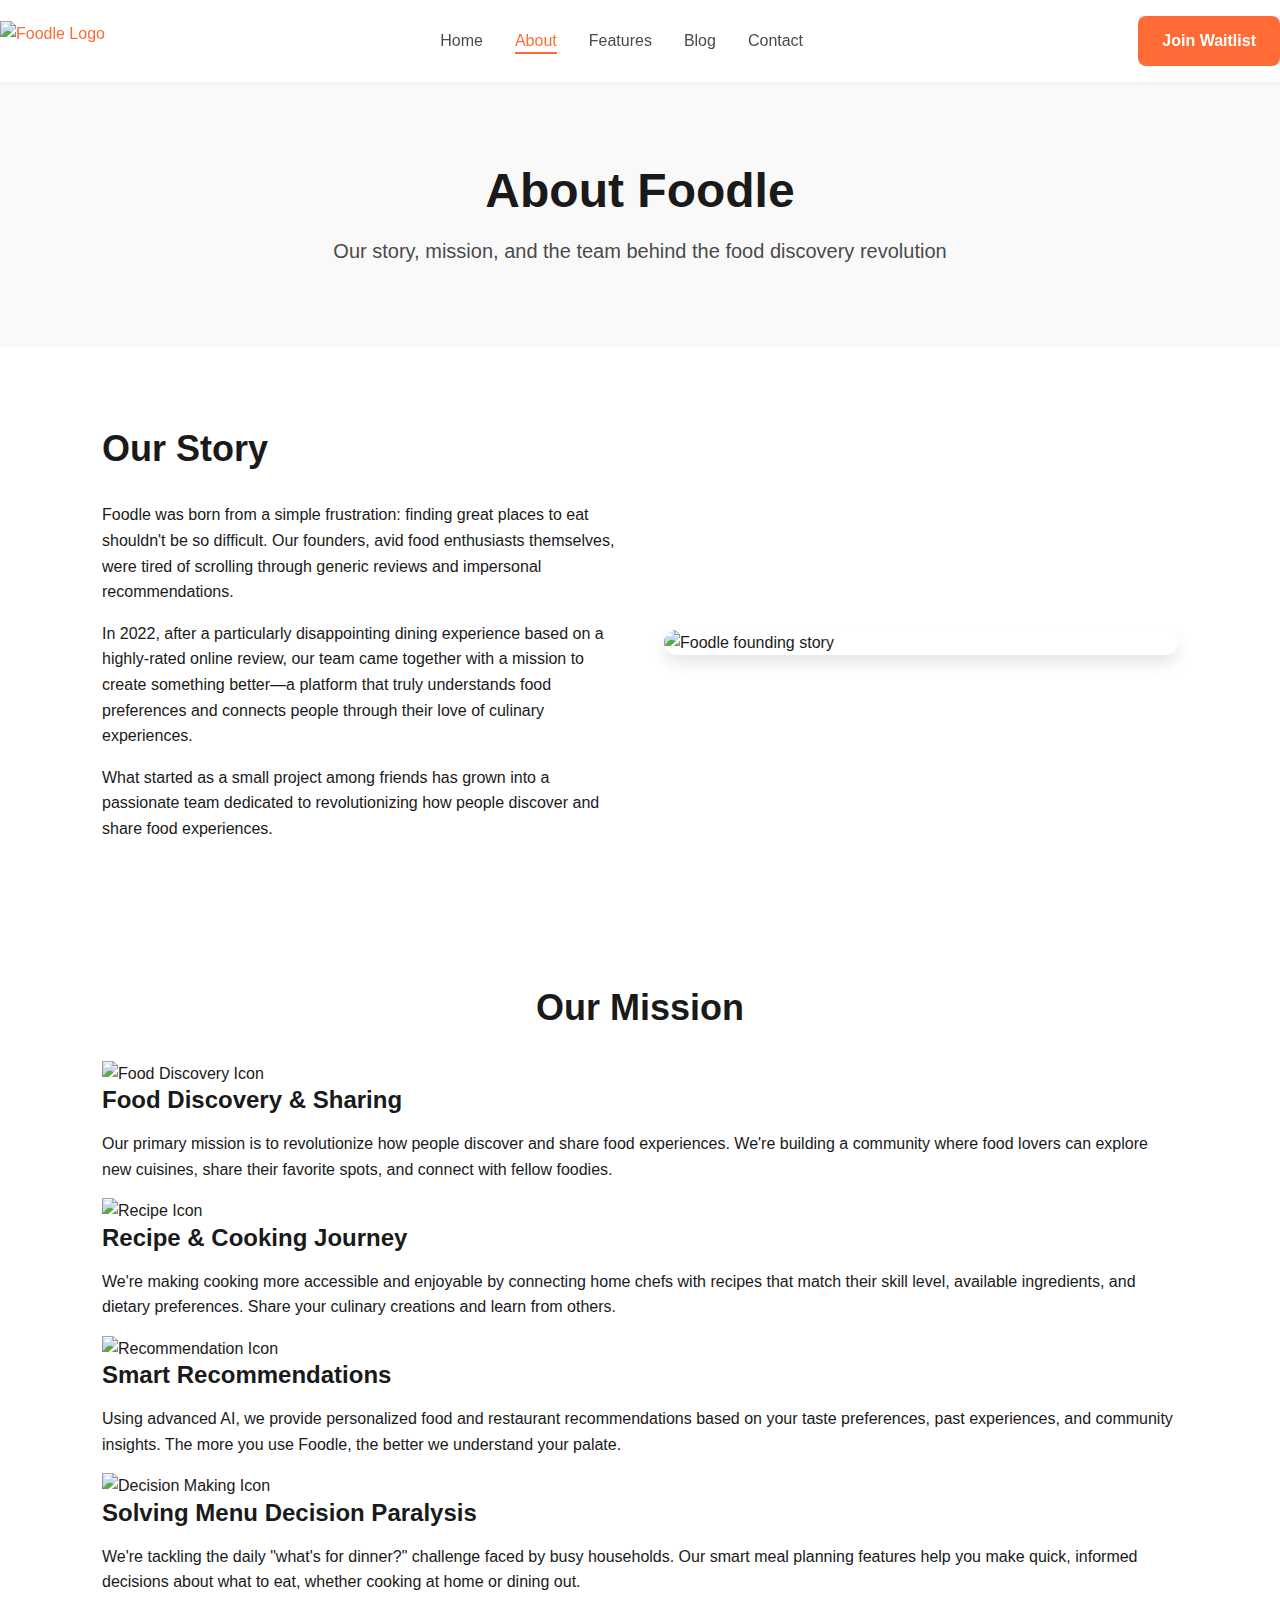
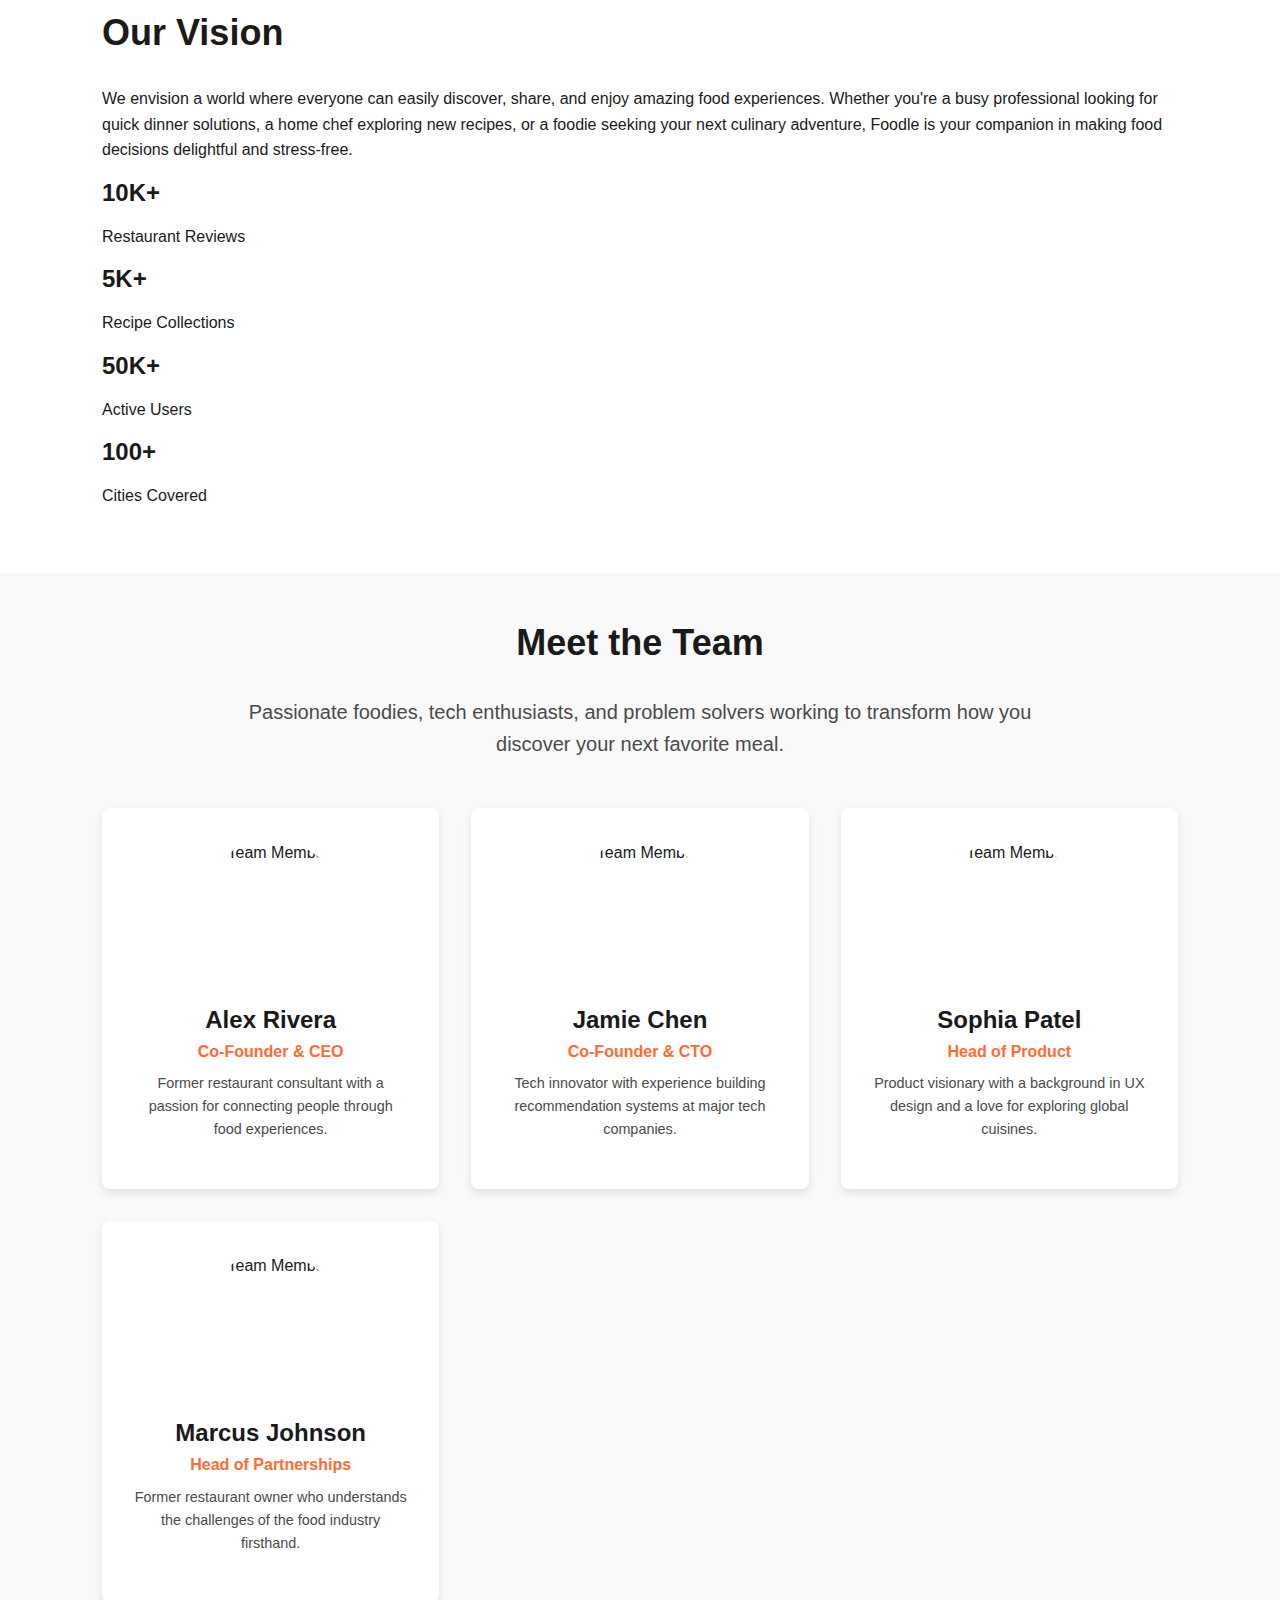
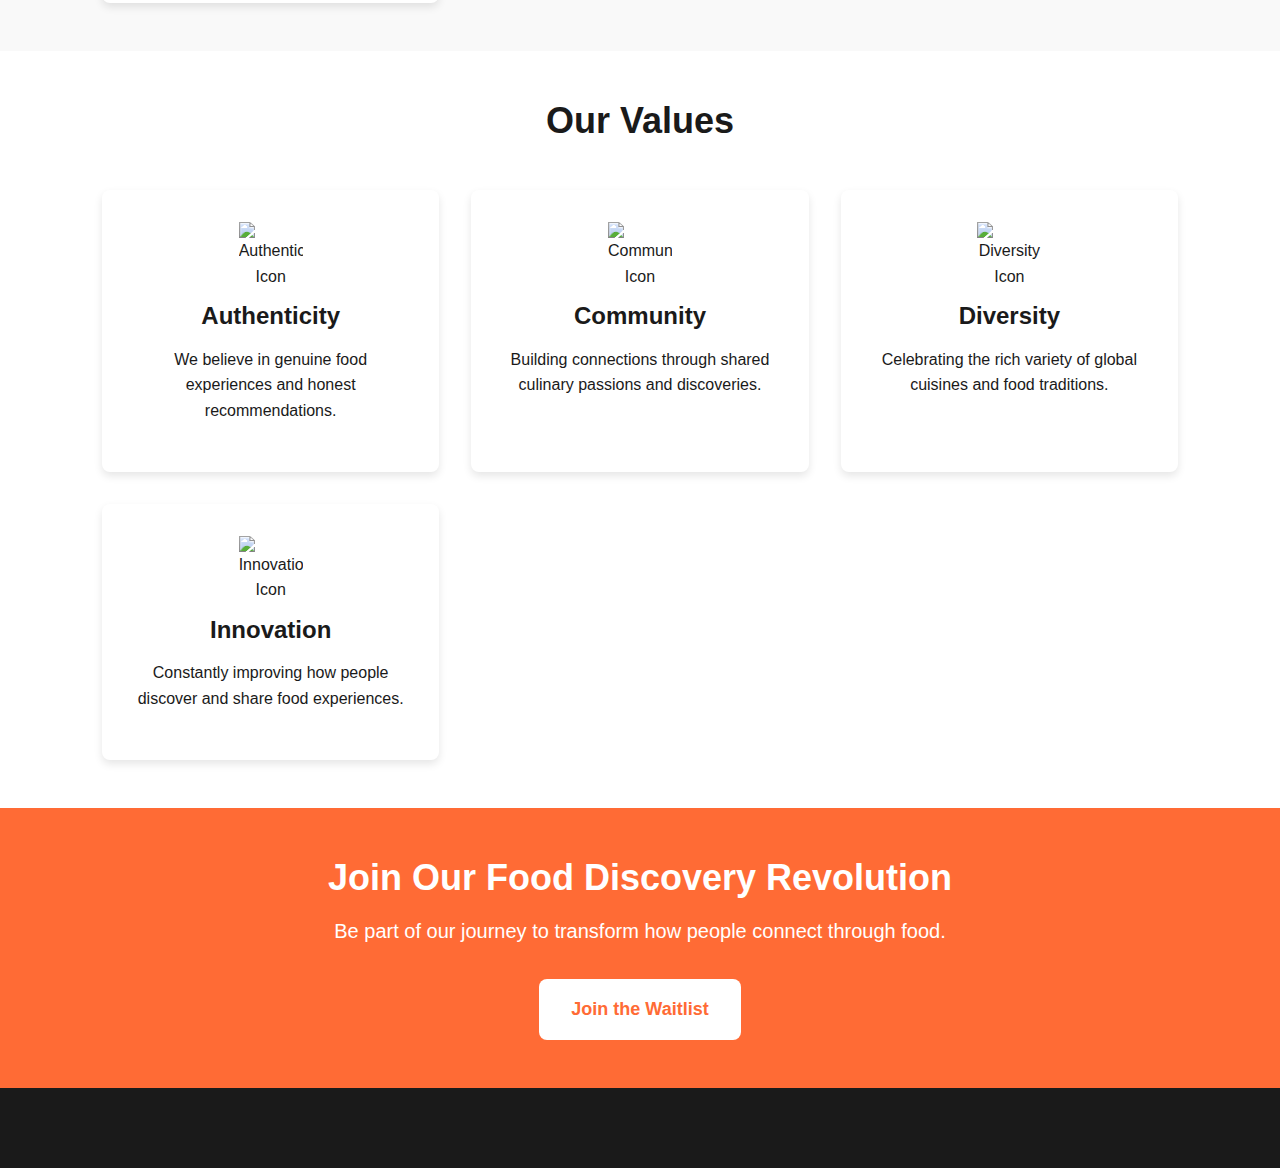
==== about.html @ 87945550 "initial commit" ====
<!DOCTYPE html>
<html lang="en">
<head>
    <meta charset="UTF-8">
    <meta name="viewport" content="width=device-width, initial-scale=1.0">
    <title>About Foodle - Our Story and Mission</title>
    <meta name="description" content="Learn about Foodle's mission to connect food lovers and create a community around culinary experiences.">
    <link rel="stylesheet" href="css/style.css">
    <link rel="stylesheet" href="css/responsive.css">
    <link rel="icon" href="images/favicon.ico">
</head>
<body>
    <header>
        <nav class="navbar">
            <div class="logo">
                <a href="index.html">
                    <img src="images/foodle-logo.png" alt="Foodle Logo">
                </a>
            </div>
            <ul class="nav-links">
                <li><a href="index.html">Home</a></li>
                <li><a href="about.html" class="active">About</a></li>
                <li><a href="features.html">Features</a></li>
                <li><a href="blog/index.html">Blog</a></li>
                <!-- Community page hidden for now -->
                <li><a href="contact.html">Contact</a></li>
            </ul>
            <div class="cta-buttons">
                <a href="waitlist.html" class="btn btn-primary">Join Waitlist</a>
            </div>
            <div class="hamburger">
                <span></span>
                <span></span>
                <span></span>
            </div>
        </nav>
    </header>

    <main>
        <!-- Hero Section -->
        <section class="page-hero about-hero">
            <div class="container">
                <h1>About Foodle</h1>
                <p>Our story, mission, and the team behind the food discovery revolution</p>
            </div>
        </section>

        <!-- Our Story -->
        <section class="our-story">
            <div class="container">
                <div class="story-content">
                    <h2>Our Story</h2>
                    <p>Foodle was born from a simple frustration: finding great places to eat shouldn't be so difficult. Our founders, avid food enthusiasts themselves, were tired of scrolling through generic reviews and impersonal recommendations.</p>
                    <p>In 2022, after a particularly disappointing dining experience based on a highly-rated online review, our team came together with a mission to create something better—a platform that truly understands food preferences and connects people through their love of culinary experiences.</p>
                    <p>What started as a small project among friends has grown into a passionate team dedicated to revolutionizing how people discover and share food experiences.</p>
                </div>
                <div class="story-image">
                    <img src="images/about/our-story.jpg" alt="Foodle founding story">
                </div>
            </div>
        </section>

        <!-- Mission Section -->
        <section class="mission-section">
            <div class="container">
                <h2 class="text-center">Our Mission</h2>
                <div class="mission-grid">
                    <div class="mission-item">
                        <div class="mission-icon">
                            <img src="images/icons/discovery.svg" alt="Food Discovery Icon">
                        </div>
                        <h3>Food Discovery & Sharing</h3>
                        <p>Our primary mission is to revolutionize how people discover and share food experiences. We're building a community where food lovers can explore new cuisines, share their favorite spots, and connect with fellow foodies.</p>
                    </div>

                    <div class="mission-item">
                        <div class="mission-icon">
                            <img src="images/icons/recipe.svg" alt="Recipe Icon">
                        </div>
                        <h3>Recipe & Cooking Journey</h3>
                        <p>We're making cooking more accessible and enjoyable by connecting home chefs with recipes that match their skill level, available ingredients, and dietary preferences. Share your culinary creations and learn from others.</p>
                    </div>

                    <div class="mission-item">
                        <div class="mission-icon">
                            <img src="images/icons/recommendation.svg" alt="Recommendation Icon">
                        </div>
                        <h3>Smart Recommendations</h3>
                        <p>Using advanced AI, we provide personalized food and restaurant recommendations based on your taste preferences, past experiences, and community insights. The more you use Foodle, the better we understand your palate.</p>
                    </div>

                    <div class="mission-item">
                        <div class="mission-icon">
                            <img src="images/icons/decision.svg" alt="Decision Making Icon">
                        </div>
                        <h3>Solving Menu Decision Paralysis</h3>
                        <p>We're tackling the daily "what's for dinner?" challenge faced by busy households. Our smart meal planning features help you make quick, informed decisions about what to eat, whether cooking at home or dining out.</p>
                    </div>
                </div>

                <!-- Vision Statement -->
                <div class="vision-statement">
                    <h2>Our Vision</h2>
                    <p>We envision a world where everyone can easily discover, share, and enjoy amazing food experiences. Whether you're a busy professional looking for quick dinner solutions, a home chef exploring new recipes, or a foodie seeking your next culinary adventure, Foodle is your companion in making food decisions delightful and stress-free.</p>
                </div>

                <!-- Key Statistics -->
                <div class="stats-grid">
                    <div class="stat-item">
                        <h3>10K+</h3>
                        <p>Restaurant Reviews</p>
                    </div>
                    <div class="stat-item">
                        <h3>5K+</h3>
                        <p>Recipe Collections</p>
                    </div>
                    <div class="stat-item">
                        <h3>50K+</h3>
                        <p>Active Users</p>
                    </div>
                    <div class="stat-item">
                        <h3>100+</h3>
                        <p>Cities Covered</p>
                    </div>
                </div>
            </div>
        </section>

        <!-- Meet the Team -->
        <section class="team-section">
            <div class="container">
                <h2>Meet the Team</h2>
                <p class="section-intro">Passionate foodies, tech enthusiasts, and problem solvers working to transform how you discover your next favorite meal.</p>
                
                <div class="team-grid">
                    <div class="team-member">
                        <div class="member-photo">
                            <img src="images/team/member1.jpg" alt="Team Member">
                        </div>
                        <h3>Alex Rivera</h3>
                        <p class="member-role">Co-Founder & CEO</p>
                        <p class="member-bio">Former restaurant consultant with a passion for connecting people through food experiences.</p>
                    </div>
                    <div class="team-member">
                        <div class="member-photo">
                            <img src="images/team/member2.jpg" alt="Team Member">
                        </div>
                        <h3>Jamie Chen</h3>
                        <p class="member-role">Co-Founder & CTO</p>
                        <p class="member-bio">Tech innovator with experience building recommendation systems at major tech companies.</p>
                    </div>
                    <div class="team-member">
                        <div class="member-photo">
                            <img src="images/team/member3.jpg" alt="Team Member">
                        </div>
                        <h3>Sophia Patel</h3>
                        <p class="member-role">Head of Product</p>
                        <p class="member-bio">Product visionary with a background in UX design and a love for exploring global cuisines.</p>
                    </div>
                    <div class="team-member">
                        <div class="member-photo">
                            <img src="images/team/member4.jpg" alt="Team Member">
                        </div>
                        <h3>Marcus Johnson</h3>
                        <p class="member-role">Head of Partnerships</p>
                        <p class="member-bio">Former restaurant owner who understands the challenges of the food industry firsthand.</p>
                    </div>
                </div>
            </div>
        </section>

        <!-- Our Values -->
        <section class="values-section">
            <div class="container">
                <h2>Our Values</h2>
                <div class="values-grid">
                    <div class="value-card">
                        <div class="value-icon">
                            <img src="images/icons/authenticity.svg" alt="Authenticity Icon">
                        </div>
                        <h3>Authenticity</h3>
                        <p>We believe in genuine food experiences and honest recommendations.</p>
                    </div>
                    <div class="value-card">
                        <div class="value-icon">
                            <img src="images/icons/community.svg" alt="Community Icon">
                        </div>
                        <h3>Community</h3>
                        <p>Building connections through shared culinary passions and discoveries.</p>
                    </div>
                    <div class="value-card">
                        <div class="value-icon">
                            <img src="images/icons/diversity.svg" alt="Diversity Icon">
                        </div>
                        <h3>Diversity</h3>
                        <p>Celebrating the rich variety of global cuisines and food traditions.</p>
                    </div>
                    <div class="value-card">
                        <div class="value-icon">
                            <img src="images/icons/innovation.svg" alt="Innovation Icon">
                        </div>
                        <h3>Innovation</h3>
                        <p>Constantly improving how people discover and share food experiences.</p>
                    </div>
                </div>
            </div>
        </section>

        <!-- Join Us CTA -->
        <section class="cta-section">
            <div class="container">
                <h2>Join Our Food Discovery Revolution</h2>
                <p>Be part of our journey to transform how people connect through food.</p>
                <a href="waitlist.html" class="btn btn-primary btn-large">Join the Waitlist</a>
            </div>
        </section>
    </main>

    <footer>
        <!-- Same footer as index.html -->
    </footer>

    <script src="js/main.js"></script>
</body>
</html>
---- css/style.css ----
/* ======================================
   FOODLE MAIN STYLESHEET
   ====================================== */

/* ---- VARIABLES ---- */
:root {
    /* Brand Colors */
    --primary: #FF6B35;       /* Vibrant orange - primary brand color */
    --primary-dark: #E85A2A;  /* Darker orange for hover states */
    --secondary: #2EC4B6;     /* Teal - secondary brand color */
    --secondary-dark: #20A99D; /* Darker teal for hover states */
    --accent: #FFBC42;        /* Yellow - accent color */
    
    /* Neutral Colors */
    --dark: #1A1A1A;          /* Near black for text */
    --gray-dark: #4A4A4A;     /* Dark gray for secondary text */
    --gray-medium: #9B9B9B;   /* Medium gray for subtle elements */
    --gray-light: #E8E8E8;    /* Light gray for borders and dividers */
    --light: #F9F9F9;         /* Off-white for backgrounds */
    --white: #FFFFFF;         /* Pure white */
    
    /* Functional Colors */
    --success: #28A745;       /* Green for success messages */
    --warning: #FFC107;       /* Yellow for warnings */
    --error: #DC3545;         /* Red for errors */
    --info: #17A2B8;          /* Blue for information */
    
    /* Typography */
    --font-primary: 'Poppins', -apple-system, BlinkMacSystemFont, 'Segoe UI', Roboto, Oxygen, Ubuntu, Cantarell, sans-serif;
    --font-secondary: 'Montserrat', -apple-system, BlinkMacSystemFont, 'Segoe UI', Roboto, Oxygen, Ubuntu, Cantarell, sans-serif;
    
    /* Spacing */
    --space-xs: 0.25rem;      /* 4px */
    --space-sm: 0.5rem;       /* 8px */
    --space-md: 1rem;         /* 16px */
    --space-lg: 2rem;         /* 32px */
    --space-xl: 3rem;         /* 48px */
    --space-xxl: 5rem;        /* 80px */
    
    /* Border Radius */
    --radius-sm: 4px;
    --radius-md: 8px;
    --radius-lg: 16px;
    --radius-full: 999px;
    
    /* Shadows */
    --shadow-sm: 0 2px 4px rgba(0, 0, 0, 0.05);
    --shadow-md: 0 4px 8px rgba(0, 0, 0, 0.1);
    --shadow-lg: 0 8px 16px rgba(0, 0, 0, 0.1);
    
    /* Transitions */
    --transition-fast: 0.2s ease;
    --transition-medium: 0.3s ease;
    --transition-slow: 0.5s ease;
    
    /* Container Widths */
    --container-sm: 640px;
    --container-md: 768px;
    --container-lg: 1024px;
    --container-xl: 1280px;
  }
  
  /* ---- RESET & BASE STYLES ---- */
  *, *::before, *::after {
    box-sizing: border-box;
    margin: 0;
    padding: 0;
  }
  
  html {
    font-size: 16px;
    scroll-behavior: smooth;
  }
  
  body {
    font-family: var(--font-primary);
    color: var(--dark);
    line-height: 1.6;
    background-color: var(--white);
    overflow-x: hidden;
  }
  
  img, svg, video {
    max-width: 100%;
    display: block;
  }
  
  a {
    color: var(--primary);
    text-decoration: none;
    transition: color var(--transition-fast);
  }
  
  a:hover {
    color: var(--primary-dark);
  }
  
  ul, ol {
    list-style: none;
  }
  
  button, input, textarea, select {
    font: inherit;
  }
  
  /* ---- TYPOGRAPHY ---- */
  h1, h2, h3, h4, h5, h6 {
    font-family: var(--font-secondary);
    font-weight: 700;
    line-height: 1.2;
    margin-bottom: var(--space-md);
    color: var(--dark);
  }
  
  h1 {
    font-size: 3rem;
    margin-bottom: var(--space-lg);
  }
  
  h2 {
    font-size: 2.25rem;
    margin-bottom: var(--space-lg);
  }
  
  h3 {
    font-size: 1.5rem;
    margin-bottom: var(--space-md);
  }
  
  h4 {
    font-size: 1.25rem;
    margin-bottom: var(--space-sm);
  }
  
  p {
    margin-bottom: var(--space-md);
  }
  
  .text-center {
    text-align: center;
  }
  
  .text-primary {
    color: var(--primary);
  }
  
  .text-secondary {
    color: var(--secondary);
  }
  
  .text-accent {
    color: var(--accent);
  }
  
  .section-intro {
    font-size: 1.25rem;
    max-width: 800px;
    margin: 0 auto var(--space-xl);
    text-align: center;
    color: var(--gray-dark);
  }
  
  /* ---- LAYOUT ---- */
  .container {
    width: 100%;
    max-width: var(--container-xl);
    margin: 0 auto;
    padding: 0 var(--space-lg);
  }
  
  section {
    padding: var(--space-xl) 0;
  }
  
  .page-hero {
    padding: var(--space-xxl) 0;
    background-color: var(--light);
    text-align: center;
  }
  
  .page-hero h1 {
    margin-bottom: var(--space-md);
  }
  
  .page-hero p {
    font-size: 1.25rem;
    max-width: 800px;
    margin: 0 auto;
    color: var(--gray-dark);
  }
  
  /* ---- BUTTONS ---- */
  .btn {
    display: inline-block;
    padding: 0.75rem 1.5rem;
    border-radius: var(--radius-md);
    font-weight: 600;
    text-align: center;
    cursor: pointer;
    transition: all var(--transition-fast);
    border: none;
    font-size: 1rem;
  }
  
  .btn-primary {
    background-color: var(--primary);
    color: var(--white);
  }
  
  .btn-primary:hover {
    background-color: var(--primary-dark);
    color: var(--white);
  }
  
  .btn-secondary {
    background-color: var(--secondary);
    color: var(--white);
  }
  
  .btn-secondary:hover {
    background-color: var(--secondary-dark);
    color: var(--white);
  }
  
  .btn-outline {
    background-color: transparent;
    border: 2px solid var(--primary);
    color: var(--primary);
  }
  
  .btn-outline:hover {
    background-color: var(--primary);
    color: var(--white);
  }
  
  .btn-large {
    padding: 1rem 2rem;
    font-size: 1.125rem;
  }
  
  .btn-small {
    padding: 0.5rem 1rem;
    font-size: 0.875rem;
  }
  
  /* ---- NAVIGATION ---- */
  .navbar {
    display: flex;
    justify-content: space-between;
    align-items: center;
    padding: var(--space-md) 0;
    position: sticky;
    top: 0;
    background-color: var(--white);
    z-index: 1000;
    box-shadow: var(--shadow-sm);
  }
  
  .logo img {
    height: 40px;
  }
  
  .nav-links {
    display: flex;
    gap: var(--space-lg);
  }
  
  .nav-links a {
    color: var(--gray-dark);
    font-weight: 500;
    position: relative;
  }
  
  .nav-links a:hover, .nav-links a.active {
    color: var(--primary);
  }
  
  .nav-links a.active::after {
    content: '';
    position: absolute;
    bottom: -5px;
    left: 0;
    width: 100%;
    height: 2px;
    background-color: var(--primary);
  }
  
  .cta-buttons {
    display: flex;
    gap: var(--space-md);
  }
  
  .hamburger {
    display: none;
    flex-direction: column;
    gap: 5px;
    cursor: pointer;
  }
  
  .hamburger span {
    display: block;
    width: 25px;
    height: 3px;
    background-color: var(--dark);
    transition: all var(--transition-fast);
  }
  
  /* ---- HERO SECTION ---- */
  .hero {
    padding: var(--space-xxl) 0;
    background-color: var(--light);
    overflow: hidden;
  }
  
  .hero .container {
    display: flex;
    align-items: center;
    gap: var(--space-xl);
  }
  
  .hero-content {
    flex: 1;
  }
  
  .hero-content h1 {
    font-size: 3.5rem;
    margin-bottom: var(--space-md);
  }
  
  .hero-content p {
    font-size: 1.25rem;
    margin-bottom: var(--space-lg);
    color: var(--gray-dark);
  }
  
  .hero-buttons {
    display: flex;
    gap: var(--space-md);
  }
  
  .hero-image {
    flex: 1;
    position: relative;
  }
  
  .hero-image img {
    border-radius: var(--radius-lg);
    box-shadow: var(--shadow-lg);
  }
  
  /* ---- FEATURES SECTION ---- */
  .features-highlight {
    text-align: center;
  }
  
  .features-grid {
    display: grid;
    grid-template-columns: repeat(auto-fit, minmax(280px, 1fr));
    gap: var(--space-lg);
    margin-top: var(--space-xl);
  }
  
  .feature-card {
    background-color: var(--white);
    border-radius: var(--radius-md);
    padding: var(--space-lg);
    box-shadow: var(--shadow-md);
    transition: transform var(--transition-medium);
  }
  
  .feature-card:hover {
    transform: translateY(-5px);
  }
  
  .feature-icon {
    margin-bottom: var(--space-md);
  }
  
  .feature-icon img {
    width: 64px;
    height: 64px;
    margin: 0 auto;
  }
  
  .feature-card h3 {
    margin-bottom: var(--space-sm);
  }
  
  .feature-card p {
    color: var(--gray-dark);
  }
  
  /* ---- TESTIMONIALS ---- */
  .testimonials {
    background-color: var(--light);
  }
  
  .testimonial-slider {
    display: flex;
    gap: var(--space-lg);
    overflow-x: auto;
    padding: var(--space-md) 0;
    scroll-snap-type: x mandatory;
    scrollbar-width: none; /* Firefox */
  }
  
  .testimonial-slider::-webkit-scrollbar {
    display: none; /* Chrome, Safari, Edge */
  }
  
  .testimonial {
    flex: 0 0 350px;
    background-color: var(--white);
    border-radius: var(--radius-md);
    padding: var(--space-lg);
    box-shadow: var(--shadow-md);
    scroll-snap-align: start;
  }
  
  .quote {
    font-style: italic;
    margin-bottom: var(--space-lg);
    position: relative;
  }
  
  .quote::before {
    content: '"';
    font-size: 4rem;
    position: absolute;
    top: -20px;
    left: -10px;
    color: var(--gray-light);
    z-index: -1;
  }
  
  .user {
    display: flex;
    align-items: center;
    gap: var(--space-md);
  }
  
  .user img {
    width: 50px;
    height: 50px;
    border-radius: 50%;
    object-fit: cover;
  }
  
  .user-info h4 {
    margin-bottom: 0;
  }
  
  .user-info p {
    margin-bottom: 0;
    color: var(--gray-medium);
    font-size: 0.875rem;
  }
  
  /* ---- CTA SECTION ---- */
  .cta-section {
    background-color: var(--primary);
    color: var(--white);
    text-align: center;
    padding: var(--space-xl) 0;
  }
  
  .cta-section h2 {
    color: var(--white);
    margin-bottom: var(--space-md);
  }
  
  .cta-section p {
    margin-bottom: var(--space-lg);
    font-size: 1.25rem;
    max-width: 800px;
    margin-left: auto;
    margin-right: auto;
  }
  
  .cta-section .btn {
    background-color: var(--white);
    color: var(--primary);
  }
  
  .cta-section .btn:hover {
    background-color: var(--light);
  }
  
  /* ---- FOOTER ---- */
  footer {
    background-color: var(--dark);
    color: var(--white);
    padding: var(--space-xl) 0 var(--space-lg);
  }
  
  .footer-grid {
    display: grid;
    grid-template-columns: repeat(auto-fit, minmax(200px, 1fr));
    gap: var(--space-xl);
    margin-bottom: var(--space-xl);
  }
  
  .footer-logo img {
    height: 40px;
    margin-bottom: var(--space-md);
  }
  
  .footer-logo p {
    color: var(--gray-medium);
  }
  
  .footer-links h4 {
    color: var(--white);
    margin-bottom: var(--space-md);
  }
  
  .footer-links ul {
    display: flex;
    flex-direction: column;
    gap: var(--space-sm);
  }
  
  .footer-links a {
    color: var(--gray-medium);
    transition: color var(--transition-fast);
  }
  
  .footer-links a:hover {
    color: var(--white);
  }
  
  .footer-social h4 {
    color: var(--white);
    margin-bottom: var(--space-md);
  }
  
  .social-icons {
    display: flex;
    gap: var(--space-md);
  }
  
  .social-icons a {
    display: flex;
    align-items: center;
    justify-content: center;
    width: 40px;
    height: 40px;
    border-radius: 50%;
    background-color: rgba(255, 255, 255, 0.1);
    transition: background-color var(--transition-fast);
  }
  
  .social-icons a:hover {
    background-color: rgba(255, 255, 255, 0.2);
  }
  
  .social-icons img {
    width: 20px;
    height: 20px;
  }
  
  .copyright {
    text-align: center;
    padding-top: var(--space-lg);
    border-top: 1px solid rgba(255, 255, 255, 0.1);
    color: var(--gray-medium);
    font-size: 0.875rem;
  }
  
  /* ---- ABOUT PAGE ---- */
  .our-story, .our-mission {
    padding: var(--space-xxl) 0;
  }
  
  .our-story .container, .our-mission .container {
    display: flex;
    align-items: center;
    gap: var(--space-xl);
  }
  
  .story-content, .mission-content {
    flex: 1;
  }
  
  .story-image, .mission-image {
    flex: 1;
  }
  
  .story-image img, .mission-image img {
    border-radius: var(--radius-lg);
    box-shadow: var(--shadow-lg);
  }
  
  .mission-content ul {
    list-style: disc;
    padding-left: var(--space-lg);
    margin-bottom: var(--space-lg);
  }
  
  .mission-content li {
    margin-bottom: var(--space-sm);
  }
  
  .team-section {
    background-color: var(--light);
    text-align: center;
  }
  
  .team-grid {
    display: grid;
    grid-template-columns: repeat(auto-fit, minmax(250px, 1fr));
    gap: var(--space-lg);
    margin-top: var(--space-xl);
  }
  
  .team-member {
    background-color: var(--white);
    border-radius: var(--radius-md);
    padding: var(--space-lg);
    box-shadow: var(--shadow-md);
  }
  
  .member-photo {
    width: 150px;
    height: 150px;
    border-radius: 50%;
    overflow: hidden;
    margin: 0 auto var(--space-md);
  }
  
  .member-photo img {
    width: 100%;
    height: 100%;
    object-fit: cover;
  }
  
  .team-member h3 {
    margin-bottom: var(--space-xs);
  }
  
  .member-role {
    color: var(--primary);
    font-weight: 600;
    margin-bottom: var(--space-sm);
  }
  
  .member-bio {
    color: var(--gray-dark);
    font-size: 0.9rem;
  }
  
  .values-section {
    text-align: center;
  }
  
  .values-grid {
    display: grid;
    grid-template-columns: repeat(auto-fit, minmax(250px, 1fr));
    gap: var(--space-lg);
    margin-top: var(--space-xl);
  }
  
  .value-card {
    background-color: var(--white);
    border-radius: var(--radius-md);
    padding: var(--space-lg);
    box-shadow: var(--shadow-md);
    transition: transform var(--transition-medium);
  }
  
  .value-card:hover {
    transform: translateY(-5px);
  }
  
  .value-icon {
    margin-bottom: var(--space-md);
  }
  
  .value-icon img {
    width: 64px;
    height: 64px;
    margin: 0 auto;
  }
  
  /* ---- FEATURES PAGE ---- */
  .feature-showcase {
    padding: var(--space-xxl) 0;
  }
  
  .feature-item {
    display: flex;
    align-items: center;
    gap: var(--space-xl);
    margin-bottom: var(--space-xxl);
  }
  
  .feature-item.reverse {
    flex-direction: row-reverse;
  }
  
  .feature-content {
    flex: 1;
  }
  
  .feature-image {
    flex: 1;
  }
  
  .feature-image img {
    border-radius: var(--radius-lg);
    box-shadow: var(--shadow-lg);
  }
  
  .feature-list {
    margin-top: var(--space-md);
    margin-bottom: var(--space-lg);
  }
  
  .feature-list li {
    margin-bottom: var(--space-sm);
    position: relative;
    padding-left: var(--space-lg);
  }
  
  .feature-list li::before {
    content: '✓';
    color: var(--primary);
    position: absolute;
    left: 0;
    font-weight: bold;
  }
  
  .coming-soon {
    background-color: var(--light);
    text-align: center;
  }
  
  .coming-soon-grid {
    display: grid;
    grid-template-columns: repeat(auto-fit, minmax(250px, 1fr));
    gap: var(--space-lg);
    margin-top: var(--space-xl);
  }
  
  .coming-soon-item {
    background-color: var(--white);
    border-radius: var(--radius-md);
    padding: var(--space-lg);
    box-shadow: var(--shadow-md);
  }
  
  .cs-icon {
    margin-bottom: var(--space-md);
  }
  
  .cs-icon img {
    width: 64px;
    height: 64px;
    margin: 0 auto;
  }
  
  .platform-compatibility {
    text-align: center;
  }
  
  .platforms {
    display: flex;
    justify-content: center;
    gap: var(--space-xl);
    margin-top: var(--space-xl);
  }
  
  .platform img {
    width: 64px;
    height: 64px;
    margin: 0 auto var(--space-md);
  }
  
  /* ---- WAITLIST PAGE ---- */
  .waitlist-form-section {
    padding: var(--space-xxl) 0;
  }
  
  .waitlist-grid {
    display: grid;
    grid-template-columns: 1fr 1fr;
    gap: var(--space-xl);
  }
  
  .benefits-list {
    margin-bottom: var(--space-xl);
  }
  
  .benefits-list li {
    display: flex;
    gap: var(--space-md);
    margin-bottom: var(--space-lg);
  }
  
  .benefit-icon {
    flex-shrink: 0;
  }
  
  .benefit-icon img {
    width: 48px;
    height: 48px;
  }
  
  .benefit-content h3 {
    margin-bottom: var(--space-xs);
  }
  
  .benefit-content p {
    color: var(--gray-dark);
    margin-bottom: 0;
  }
  
  .launch-timeline {
    background-color: var(--light);
    border-radius: var(--radius-md);
    padding: var(--space-lg);
  }
  
  .timeline {
    margin-top: var(--space-lg);
  }
  
  .timeline-item {
    display: flex;
    gap: var(--space-md);
    margin-bottom: var(--space-lg);
    position: relative;
  }
  
  .timeline-item:not(:last-child)::after {
    content: '';
    position: absolute;
    top: 30px;
    left: 12px;
    width: 2px;
    height: calc(100% + var(--space-lg));
    background-color: var(--gray-light);
    z-index: 1;
  }
  
  .timeline-marker {
    width: 24px;
    height: 24px;
    border-radius: 50%;
    background-color: var(--gray-light);
    position: relative;
    z-index: 2;
    flex-shrink: 0;
  }
  
  .timeline-item.completed .timeline-marker {
    background-color: var(--success);
  }
  
  .timeline-item.active .timeline-marker {
    background-color: var(--primary);
  }
  
  .timeline-content h4 {
    margin-bottom: var(--space-xs);
  }
  
  .timeline-content p {
    margin-bottom: 0;
    color: var(--gray-dark);
  }
  
  .form-card {
    background-color: var(--white);
    border-radius: var(--radius-md);
    padding: var(--space-xl);
    box-shadow: var(--shadow-lg);
  }
  
  .form-card h2 {
    margin-bottom: var(--space-md);
  }
  
  .form-card > p {
    margin-bottom: var(--space-lg);
    color: var(--gray-dark);
  }
  
  .waitlist-form .form-group {
    margin-bottom: var(--space-md);
  }
  
  .waitlist-form label {
    display: block;
    margin-bottom: var(--space-xs);
    font-weight: 500;
  }
  
  .waitlist-form input[type="text"],
  .waitlist-form input[type="email"],
  .waitlist-form select,
  .waitlist-form textarea {
    width: 100%;
    padding: 0.75rem;
    border: 1px solid var(--gray-light);
    border-radius: var(--radius-sm);
    background-color: var(--white);
    transition: border-color var(--transition-fast);
  }
  
  .waitlist-form input[type="text"]:focus,
  .waitlist-form input[type="email"]:focus,
  .waitlist-form select:focus,
  .waitlist-form textarea:focus {
    border-color: var(--primary);
    outline: none;
  }
  
  .checkbox-group {
    display: flex;
    flex-direction: column;
    gap: var(--space-sm);
    margin-top: var(--space-xs);
  }
  
  .checkbox-label {
    display: flex;
    align-items: center;
    gap: var(--space-sm);
    cursor: pointer;
  }
  
  .checkbox-label input[type="checkbox"] {
    width: 18px;
    height: 18px;
  }
  
  .checkbox-consent {
    margin-top: var(--space-lg);
  }
  
  .form-note {
    margin-top: var(--space-md);
    font-size: 0.875rem;
    color: var(--gray-medium);
    text-align: center;
  }
  
  .form-success {
    text-align: center;
  }
  
  .form-success.hidden {
    display: none;
  }
  
  .success-icon {
    margin: 0 auto var(--space-md);
  }
  
  .success-icon img {
    width: 64px;
    height: 64px;
    margin: 0 auto;
  }
  
  .share-waitlist {
    margin-top: var(--space-xl);
    padding-top: var(--space-lg);
    border-top: 1px solid var(--gray-light);
  }
  
  .social-share-buttons {
    display: flex;
    justify-content: center;
    gap: var(--space-md);
    margin: var(--space-md) 0 var(--space-lg);
  }
  
  .btn-social {
    display: flex;
    align-items: center;
    gap: var(--space-sm);
  }
  
  .btn-social img {
    width: 20px;
    height: 20px;
  }
  
  .btn-twitter {
    background-color: #1DA1F2;
  }
  
  .btn-facebook {
    background-color: #4267B2;
  }
  
  .referral-link {
    margin-top: var(--space-lg);
  }
  
  .copy-link {
    display: flex;
    margin-top: var(--space-sm);
  }
  
  .copy-link input {
    flex: 1;
    padding: 0.75rem;
    border: 1px solid var(--gray-light);
    border-right: none;
    border-radius: var(--radius-sm) 0 0 var(--radius-sm);
    background-color: var(--light);
  }
  
  .btn-copy {
    padding: 0.75rem 1rem;
    background-color: var(--secondary);
    color: var(--white);
    border: none;
    border-radius: 0 var(--radius-sm) var(--radius-sm) 0;
    cursor: pointer;
    transition: background-color var(--transition-fast);
  }
  
  .btn-copy:hover {
    background-color: var(--secondary-dark);
  }
  
  .current-stats {
    display: flex;
    justify-content: space-around;
    margin-top: var(--space-xl);
    background-color: var(--light);
    border-radius: var(--radius-md);
    padding: var(--space-lg);
  }
  
  .stat {
    text-align: center;
  }
  
  .stat-number {
    display: block;
    font-size: 2.5rem;
    font-weight: 700;
    color: var(--primary);
    margin-bottom: var(--space-xs);
  }
  
  .stat-label {
    color: var(--gray-dark);
    font-size: 0.9rem;
  }
  
  .waitlist-testimonials {
    background-color: var(--light);
  }
  
  .waitlist-faq {
    padding: var(--space-xxl) 0;
  }
  
  .faq-grid {
    display: grid;
    grid-template-columns: repeat(auto-fit, minmax(450px, 1fr));
    gap: var(--space-xl);
    margin-top: var(--space-xl);
  }
  
  .faq-item h3 {
    margin-bottom: var(--space-sm);
    color: var(--dark);
  }
  
  .faq-item p {
    color: var(--gray-dark);
  }
  
  .more-questions {
    text-align: center;
    margin-top: var(--space-xl);
  }
  
  /* ---- BLOG STYLES ---- */
  .blog-hero {
    background-color: var(--light);
  }
  
  .featured-post {
    padding-bottom: 0;
  }
  
  .featured-post-card {
    display: flex;
    background-color: var(--white);
    border-radius: var(--radius-lg);
    overflow: hidden;
    box-shadow: var(--shadow-lg);
  }
  
  .featured-post-image {
    flex: 1;
    max-height: 500px;
    overflow: hidden;
  }
  
  .featured-post-image img {
    width: 100%;
    height: 100%;
    object-fit: cover;
  }
  
  .featured-post-content {
    flex: 1;
    padding: var(--space-xl);
  }
  
  .post-category {
    display: inline-block;
    background-color: var(--accent);
    color: var(--dark);
    font-size: 0.875rem;
    font-weight: 600;
    padding: 0.25rem 0.75rem;
    border-radius: var(--radius-full);
    margin-bottom: var(--space-md);
  }
  
  .post-excerpt {
    color: var(--gray-dark);
    margin-bottom: var(--space-lg);
  }
  
  .post-meta {
    display: flex;
    align-items: center;
    gap: var(--space-lg);
    margin-bottom: var(--space-lg);
    font-size: 0.875rem;
    color: var(--gray-medium);
  }
  
  .post-author {
    display: flex;
    align-items: center;
    gap: var(--space-sm);
  }
  
  .post-author img {
    width: 32px;
    height: 32px;
    border-radius: 50%;
    object-fit: cover;
  }
  
  .post-date, .post-read-time {
    display: flex;
    align-items: center;
  }
  
  .blog-categories {
    padding-top: var(--space-xl);
  }
  
  .category-tabs {
    display: flex;
    flex-wrap: wrap;
    gap: var(--space-sm);
    margin-bottom: var(--space-xl);
  }
  
  .category-tab {
    background: none;
    border: 1px solid var(--gray-light);
    border-radius: var(--radius-full);
    padding: 0.5rem 1.25rem;
    font-size: 0.875rem;
    cursor: pointer;
    transition: all var(--transition-fast);
  }
  
  .category-tab:hover {
    border-color: var(--primary);
    color: var(--primary);
  }
  
  .category-tab.active {
    background-color: var(--primary);
    border-color: var(--primary);
    color: var(--white);
  }
  
  .blog-posts-grid {
    display: grid;
    grid-template-columns: repeat(auto-fill, minmax(320px, 1fr));
    gap: var(--space-xl);
    margin-bottom: var(--space-xl);
  }
  
  .post-card {
    background-color: var(--white);
    border-radius: var(--radius-md);
    overflow: hidden;
    box-shadow: var(--shadow-sm);
    transition: transform var(--transition-medium), box-shadow var(--transition-medium);
  }
  
  .post-card:hover {
    transform: translateY(-5px);
    box-shadow: var(--shadow-md);
  }
  
  .post-image {
    position: relative;
    height: 200px;
  }
  
  .post-image img {
    width: 100%;
    height: 100%;
    object-fit: cover;
  }
  
  .post-image .post-category {
    position: absolute;
    bottom: var(--space-md);
    left: var(--space-md);
    margin-bottom: 0;
  }
  
  .post-content {
    padding: var(--space-lg);
  }
  
  .post-content h3 {
    font-size: 1.25rem;
    margin-bottom: var(--space-sm);
  }
  
  .post-content h3 a {
    color: var(--dark);
    transition: color var(--transition-fast);
  }
  
  .post-content h3 a:hover {
    color: var(--primary);
  }
  
  .load-more {
    text-align: center;
    margin-top: var(--space-xl);
  }
  
  .blog-newsletter {
    background-color: var(--secondary);
    color: var(--white);
    padding: var(--space-xxl) 0;
    margin-top: var(--space-xxl);
  }
  
  .newsletter-content {
    max-width: 600px;
    margin: 0 auto;
    text-align: center;
  }
  
  .newsletter-content h2 {
    color: var(--white);
  }
  
  .newsletter-form {
    display: flex;
    margin: var(--space-lg) 0;
  }
  
  .newsletter-form input {
    flex: 1;
    padding: 0.75rem 1rem;
    border: none;
    border-radius: var(--radius-sm) 0 0 var(--radius-sm);
  }
  
  .newsletter-form button {
    padding: 0.75rem 1.5rem;
    background-color: var(--primary);
    color: var(--white);
    border: none;
    border-radius: 0 var(--radius-sm) var(--radius-sm) 0;
    cursor: pointer;
    transition: background-color var(--transition-fast);
  }
  
  .newsletter-form button:hover {
    background-color: var(--primary-dark);
  }
  
  .form-note {
    font-size: 0.875rem;
    opacity: 0.8;
  }
  
  /* Blog Post Page Styles */
  .blog-post-page .post-header {
    text-align: center;
    max-width: 800px;
    margin: 0 auto;
    padding: var(--space-xxl) 0 var(--space-lg);
  }
  
  .blog-post-page .post-meta {
    justify-content: center;
  }
  
  .post-featured-image {
    margin-bottom: var(--space-xl);
  }
  
  .post-featured-image img {
    width: 100%;
    max-height: 600px;
    object-fit: cover;
    border-radius: var(--radius-md);
  }
  
  .image-caption {
    text-align: center;
    font-size: 0.875rem;
    color: var(--gray-medium);
    margin-top: var(--space-sm);
  }
  
  .post-content {
    max-width: 800px;
    margin: 0 auto;
  }
  
  .post-body {
    font-size: 1.125rem;
    line-height: 1.8;
  }
  
  .post-intro {
    font-size: 1.25rem;
    color: var(--gray-dark);
    margin-bottom: var(--space-xl);
  }
  
  .post-body h2 {
    margin-top: var(--space-xl);
    margin-bottom: var(--space-md);
    font-size: 1.75rem;
  }
  
  .post-body ul, .post-body ol {
    margin-bottom: var(--space-lg);
    padding-left: var(--space-lg);
  }
  
  .post-body ul {
    list-style-type: disc;
  }
  
  .post-body ol {
    list-style-type: decimal;
  }
  
  .post-body li {
    margin-bottom: var(--space-sm);
  }
  
  .post-image-inline {
    margin: var(--space-xl) 0;
  }
  
  blockquote {
    border-left: 4px solid var(--primary);
    padding-left: var(--space-lg);
    margin: var(--space-xl) 0;
    font-style: italic;
    color: var(--gray-dark);
  }
  
  blockquote cite {
    display: block;
    margin-top: var(--space-md);
    font-style: normal;
    font-weight: 600;
  }
  
  .post-tags {
    display: flex;
    flex-wrap: wrap;
    gap: var(--space-sm);
    margin: var(--space-xl) 0;
  }
  
  .post-tag {
    background-color: var(--light);
    padding: 0.25rem 0.75rem;
    border-radius: var(--radius-full);
    font-size: 0.875rem;
    color: var(--gray-dark);
    transition: background-color var(--transition-fast), color var(--transition-fast);
  }
  
  .post-tag:hover {
    background-color: var(--primary);
    color: var(--white);
  }
  
  .post-share {
    margin: var(--space-xl) 0;
    padding: var(--space-lg);
    background-color: var(--light);
    border-radius: var(--radius-md);
  }
  
  .post-share h3 {
    margin-bottom: var(--space-md);
  }
  
  .share-buttons {
    display: flex;
    gap: var(--space-md);
  }
  
  .share-button {
    display: flex;
    align-items: center;
    gap: var(--space-sm);
    padding: 0.5rem 1rem;
    border-radius: var(--radius-sm);
    color: var(--white);
    font-weight: 500;
    transition: opacity var(--transition-fast);
  }
  
  .share-button:hover {
    opacity: 0.9;
  }
  
  .share-twitter {
    background-color: #1DA1F2;
  }
  
  .share-facebook {
    background-color: #4267B2;
  }
  
  .share-linkedin {
    background-color: #0077B5;
  }
  
  .post-author-bio {
    display: flex;
    gap: var(--space-lg);
    margin: var(--space-xxl) 0;
    padding: var(--space-lg);
    background-color: var(--light);
    border-radius: var(--radius-md);
  }
  
  .author-avatar {
    flex-shrink: 0;
    width: 100px;
    height: 100px;
    border-radius: 50%;
    overflow: hidden;
  }
  
  .author-avatar img {
    width: 100%;
    height: 100%;
    object-fit: cover;
  }
  
  .author-info h3 {
    margin-bottom: var(--space-xs);
  }
  
  .author-title {
    color: var(--gray-medium);
    margin-bottom: var(--space-md);
    font-size: 0.875rem;
  }
  
  .author-social {
    display: flex;
    gap: var(--space-md);
    margin-top: var(--space-md);
  }
  
  .author-social a {
    color: var(--gray-medium);
    transition: color var(--transition-fast);
  }
  
  .author-social a:hover {
    color: var(--primary);
  }
  
  .post-comments {
    margin-top: var(--space-xxl);
  }
  
  .comments-form {
    margin-bottom: var(--space-xl);
  }
  
  .form-group {
    margin-bottom: var(--space-md);
  }
  
  .form-group label {
    display: block;
    margin-bottom: var(--space-xs);
    font-weight: 500;
  }
  
  .form-group input,
  .form-group textarea {
    width: 100%;
    padding: 0.75rem;
    border: 1px solid var(--gray-light);
    border-radius: var(--radius-sm);
    transition: border-color var(--transition-fast);
  }
  
  .form-group input:focus,
  .form-group textarea:focus {
    outline: none;
    border-color: var(--primary);
  }
  
  .comments-list {
    margin-top: var(--space-xl);
  }
  
  .comment {
    display: flex;
    gap: var(--space-md);
    margin-bottom: var(--space-lg);
  }
  
  .comment.reply {
    margin-left: 3rem;
    margin-bottom: var(--space-lg);
  }
  
  .comment-avatar {
    flex-shrink: 0;
    width: 50px;
    height: 50px;
    border-radius: 50%;
    overflow: hidden;
  }
  
  .comment-avatar img {
    width: 100%;
    height: 100%;
    object-fit: cover;
  }
  
  .comment-content {
    flex: 1;
  }
  
  .comment-header {
    display: flex;
    justify-content: space-between;
    align-items: center;
    margin-bottom: var(--space-xs);
  }
  
  .comment-header h4 {
    margin-bottom: 0;
  }
  
  .comment-date {
    font-size: 0.875rem;
    color: var(--gray-medium);
  }
  
  .reply-btn {
    background: none;
    border: none;
    color: var(--primary);
    font-size: 0.875rem;
    cursor: pointer;
    padding: 0;
    margin-top: var(--space-xs);
  }
  
  .reply-btn:hover {
    text-decoration: underline;
  }
  
  .load-more-comments {
    text-align: center;
    margin-top: var(--space-xl);
  }
  
  /* ---- ANIMATIONS ---- */
  @keyframes fadeIn {
    from { opacity: 0; }
    to { opacity: 1; }
  }
  
  @keyframes slideUp {
    from { transform: translateY(20px); opacity: 0; }
    to { transform: translateY(0); opacity: 1; }
  }
  
  .animate-fade-in {
    animation: fadeIn 1s ease forwards;
  }
  
  .animate-slide-up {
    animation: slideUp 0.8s ease forwards;
  }
  
  /* ---- UTILITIES ---- */
  .hidden {
    display: none !important;
  }
  
  .visually-hidden {
    position: absolute;
    width: 1px;
    height: 1px;
    padding: 0;
    margin: -1px;
    overflow: hidden;
    clip: rect(0, 0, 0, 0);
    white-space: nowrap;
    border-width: 0;
  }
  
  .mt-0 { margin-top: 0; }
  .mt-1 { margin-top: var(--space-sm); }
  .mt-2 { margin-top: var(--space-md); }
  .mt-3 { margin-top: var(--space-lg); }
  .mt-4 { margin-top: var(--space-xl); }
  .mt-5 { margin-top: var(--space-xxl); }
  
  .mb-0 { margin-bottom: 0; }
  .mb-1 { margin-bottom: var(--space-sm); }
  .mb-2 { margin-bottom: var(--space-md); }
  .mb-3 { margin-bottom: var(--space-lg); }
  .mb-4 { margin-bottom: var(--space-xl); }
  .mb-5 { margin-bottom: var(--space-xxl); }
---- css/responsive.css ----
/* ======================================
   FOODLE RESPONSIVE STYLES
   ====================================== */

/* ---- MEDIA QUERIES ---- */

/* Extra small devices (phones, 576px and down) */
@media (max-width: 576px) {
  html {
    font-size: 14px;
  }
  
  h1 {
    font-size: 2rem;
  }
  
  h2 {
    font-size: 1.75rem;
  }
  
  .container {
    padding: 0 var(--space-md);
  }
  
  .navbar {
    padding: var(--space-sm) var(--space-md);
  }
  
  .nav-links {
    display: none;
    position: absolute;
    top: 70px;
    left: 0;
    width: 100%;
    flex-direction: column;
    background-color: var(--white);
    box-shadow: var(--shadow-md);
    z-index: 100;
  }
  
  .nav-links.active {
    display: flex;
  }
  
  .nav-links li {
    width: 100%;
  }
  
  .nav-links a {
    padding: var(--space-md);
    width: 100%;
    text-align: center;
    border-bottom: 1px solid var(--gray-light);
  }
  
  .hamburger {
    display: flex;
  }
  
  .hero-content, .hero-image {
    width: 100%;
  }
  
  .hero-content {
    text-align: center;
    padding: var(--space-lg) 0;
  }
  
  .hero-buttons {
    justify-content: center;
  }
  
  .features-grid, .testimonial-grid, .team-grid, .values-grid, .faq-grid {
    grid-template-columns: 1fr;
  }
  
  .feature-item {
    flex-direction: column;
  }
  
  .feature-item.reverse {
    flex-direction: column;
  }
  
  .feature-content, .feature-image {
    width: 100%;
  }
  
  .feature-image {
    margin-top: var(--space-lg);
  }
  
  .cta-section h2 {
    font-size: 1.5rem;
  }
  
  .footer-grid {
    grid-template-columns: 1fr;
    gap: var(--space-xl);
  }
  
  .featured-post-card {
    flex-direction: column;
  }
  
  .featured-post-image, .featured-post-content {
    width: 100%;
  }
  
  .blog-posts-grid {
    grid-template-columns: 1fr;
  }
  
  .newsletter-form {
    flex-direction: column;
  }
  
  .newsletter-form input, .newsletter-form button {
    width: 100%;
    border-radius: var(--radius-sm);
  }
  
  .newsletter-form button {
    margin-top: var(--space-sm);
  }
  
  .waitlist-grid {
    grid-template-columns: 1fr;
  }
  
  .waitlist-form-container, .waitlist-content {
    width: 100%;
  }
  
  .post-author-bio {
    flex-direction: column;
    align-items: center;
    text-align: center;
  }
  
  .author-social {
    justify-content: center;
  }
  
  .comment {
    flex-direction: column;
    align-items: center;
    text-align: center;
  }
  
  .comment.reply {
    margin-left: var(--space-md);
  }
}

/* Small devices (landscape phones, 576px and up) */
@media (min-width: 576px) and (max-width: 767px) {
  .container {
    max-width: 540px;
  }
  
  .nav-links {
    display: none;
    position: absolute;
    top: 70px;
    left: 0;
    width: 100%;
    flex-direction: column;
    background-color: var(--white);
    box-shadow: var(--shadow-md);
    z-index: 100;
  }
  
  .nav-links.active {
    display: flex;
  }
  
  .nav-links li {
    width: 100%;
  }
  
  .nav-links a {
    padding: var(--space-md);
    width: 100%;
    text-align: center;
    border-bottom: 1px solid var(--gray-light);
  }
  
  .hamburger {
    display: flex;
  }
  
  .hero-content, .hero-image {
    width: 100%;
  }
  
  .features-grid, .testimonial-grid {
    grid-template-columns: 1fr;
  }
  
  .feature-item {
    flex-direction: column;
  }
  
  .feature-item.reverse {
    flex-direction: column;
  }
  
  .feature-content, .feature-image {
    width: 100%;
  }
  
  .footer-grid {
    grid-template-columns: repeat(2, 1fr);
  }
  
  .featured-post-card {
    flex-direction: column;
  }
  
  .waitlist-grid {
    grid-template-columns: 1fr;
  }
}

/* Medium devices (tablets, 768px and up) */
@media (min-width: 768px) and (max-width: 991px) {
  .container {
    max-width: 720px;
  }
  
  .hamburger {
    display: none;
  }
  
  .hero-content, .hero-image {
    width: 50%;
  }
  
  .features-grid, .testimonial-grid {
    grid-template-columns: repeat(2, 1fr);
  }
  
  .feature-item {
    flex-direction: row;
  }
  
  .feature-content, .feature-image {
    width: 50%;
  }
  
  .footer-grid {
    grid-template-columns: repeat(4, 1fr);
  }
  
  .featured-post-card {
    flex-direction: row;
  }
  
  .waitlist-grid {
    grid-template-columns: 1fr 1fr;
  }
}

/* Large devices (desktops, 992px and up) */
@media (min-width: 992px) and (max-width: 1199px) {
  .container {
    max-width: 960px;
  }
  
  .hamburger {
    display: none;
  }
  
  .hero-content, .hero-image {
    width: 50%;
  }
  
  .features-grid {
    grid-template-columns: repeat(3, 1fr);
  }
  
  .testimonial-grid {
    grid-template-columns: repeat(3, 1fr);
  }
  
  .footer-grid {
    grid-template-columns: repeat(4, 1fr);
  }
}

/* Extra large devices (large desktops, 1200px and up) */
@media (min-width: 1200px) {
  .container {
    max-width: 1140px;
  }
  
  .hamburger {
    display: none;
  }
  
  .hero-content, .hero-image {
    width: 50%;
  }
  
  .features-grid {
    grid-template-columns: repeat(3, 1fr);
  }
  
  .testimonial-grid {
    grid-template-columns: repeat(3, 1fr);
  }
  
  .footer-grid {
    grid-template-columns: repeat(4, 1fr);
  }
}
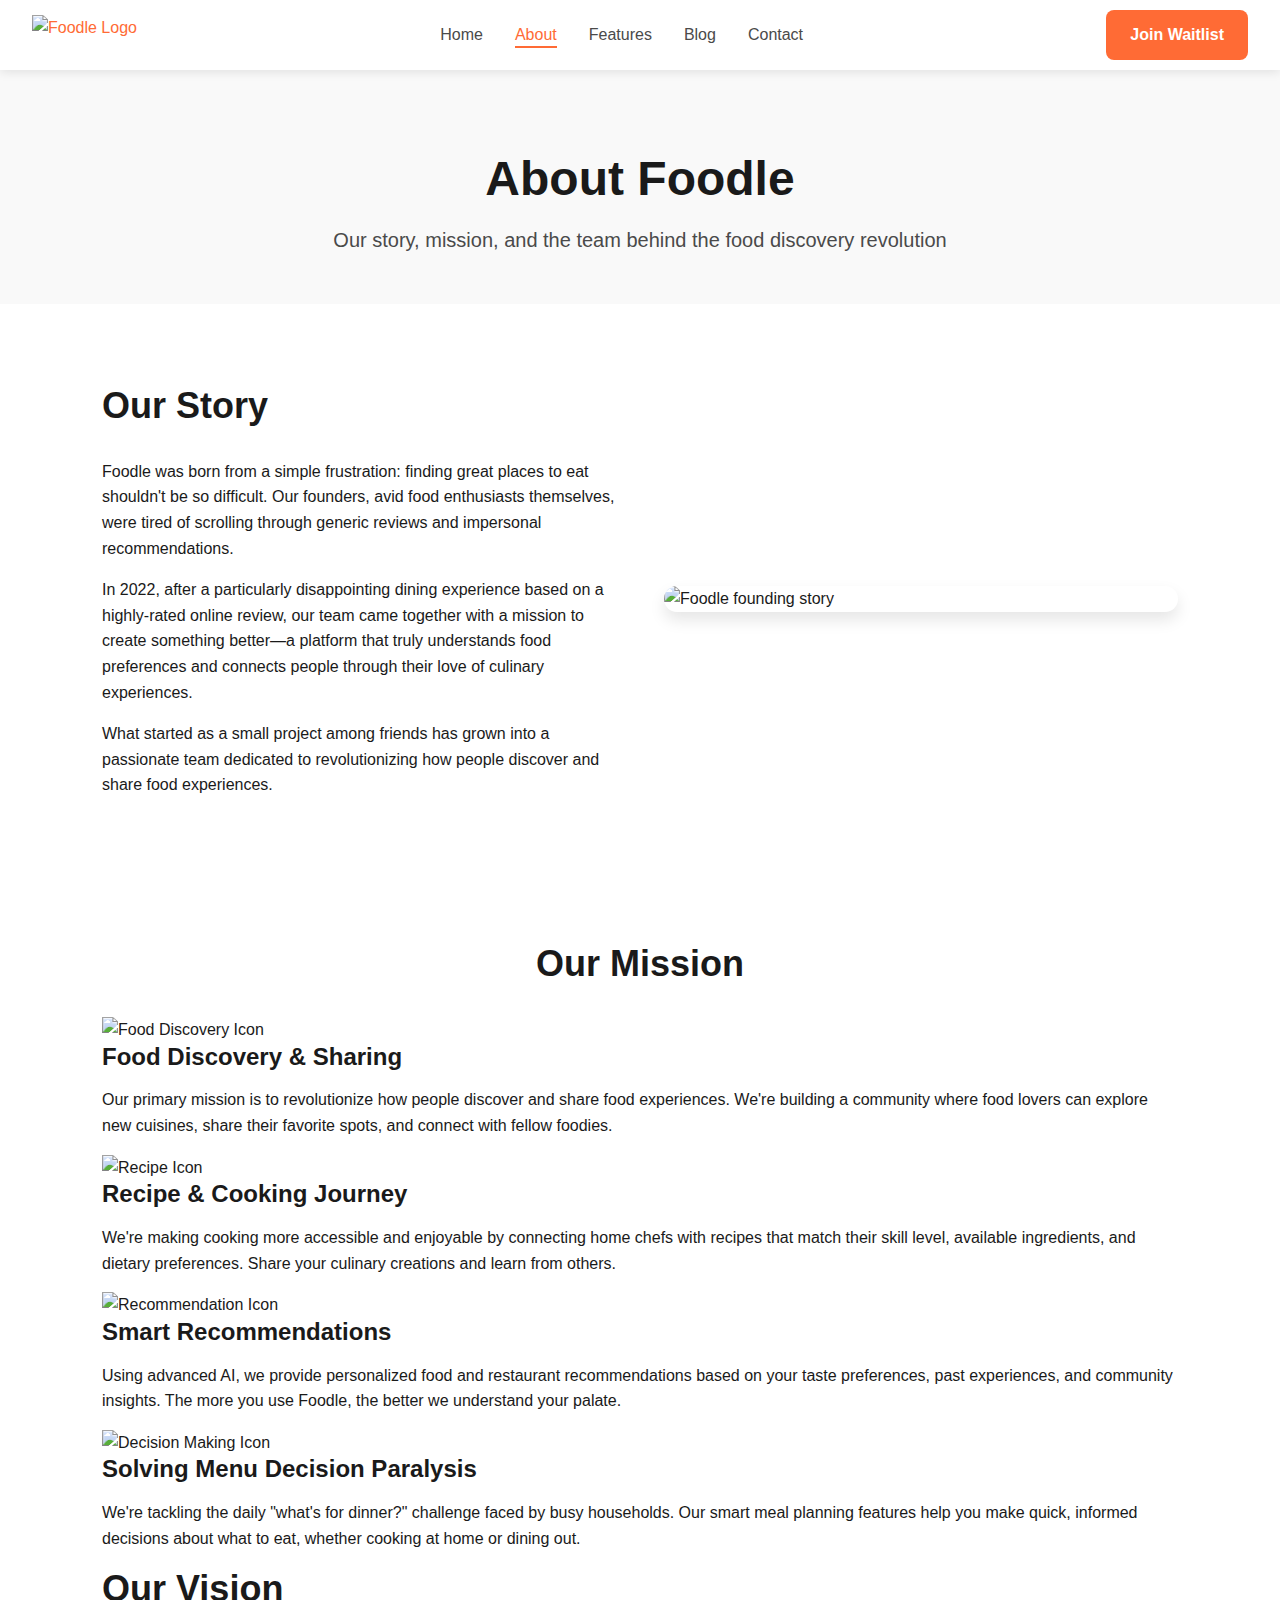
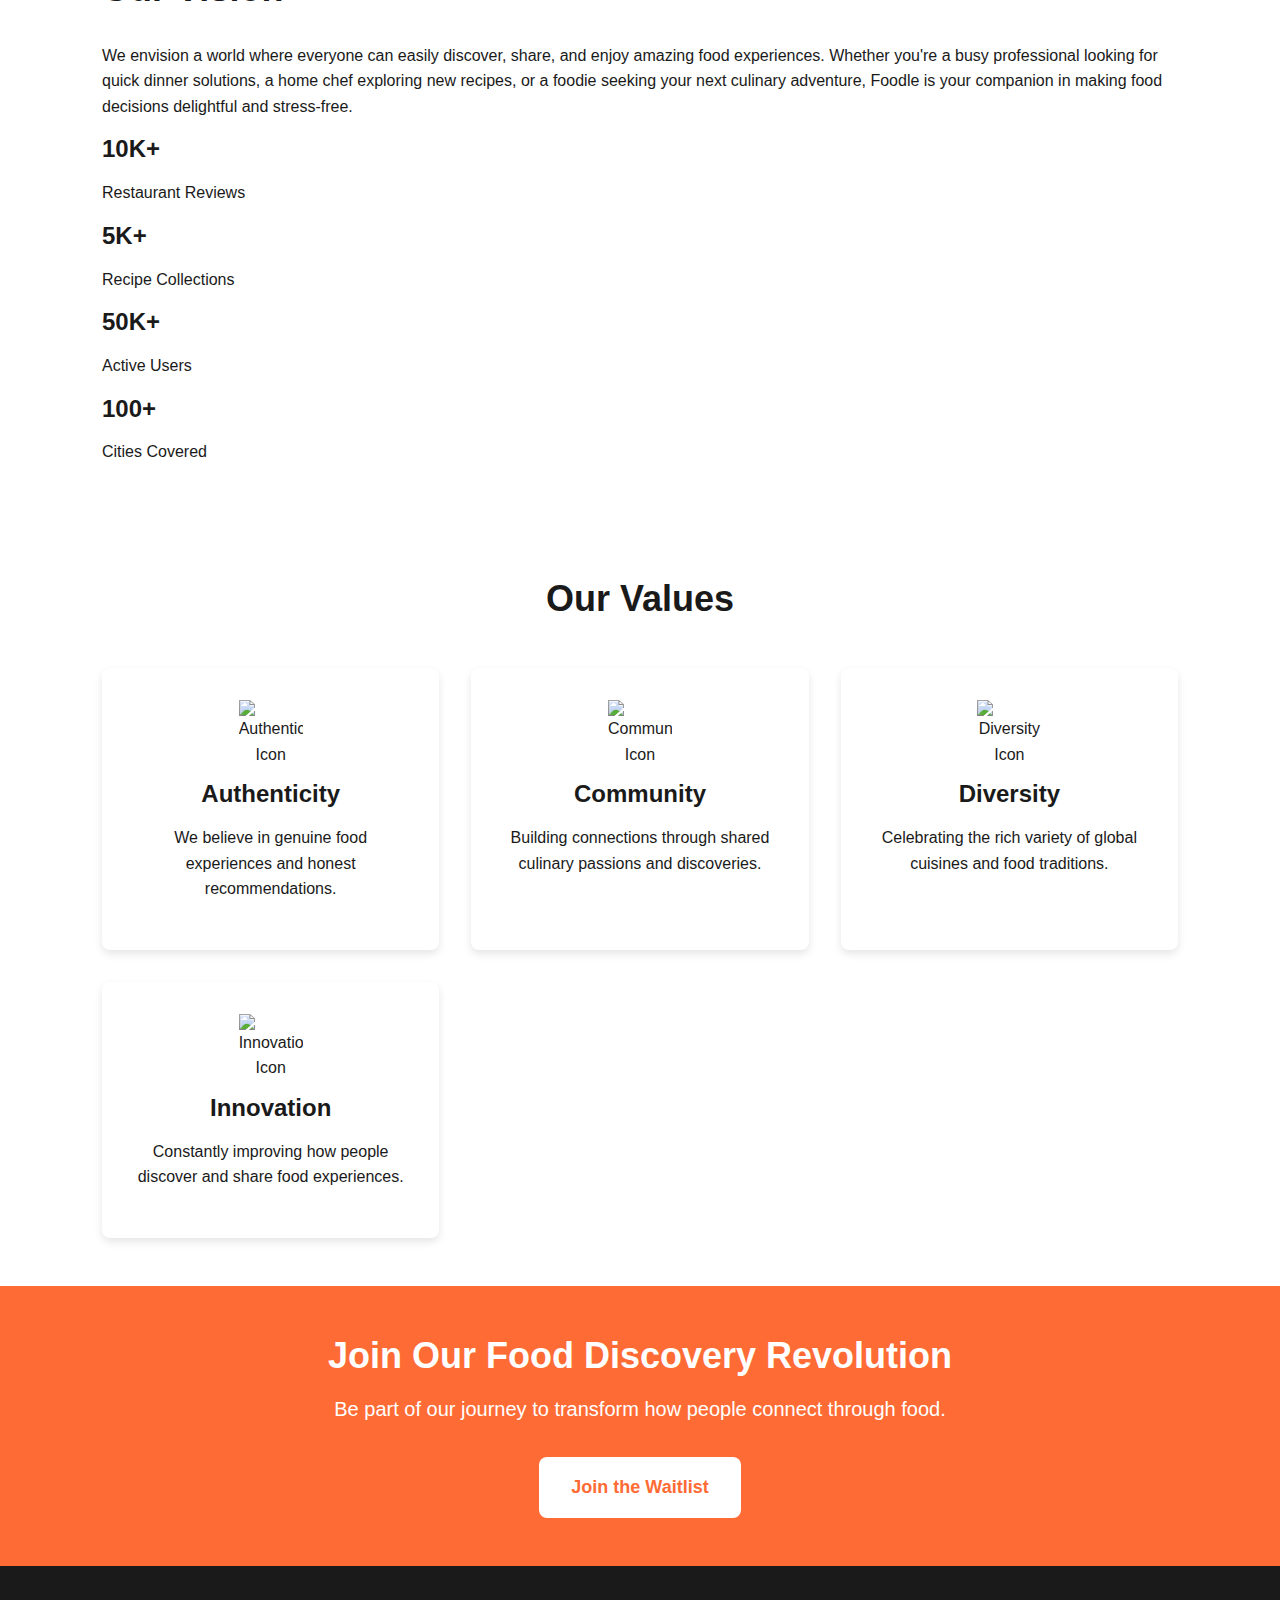
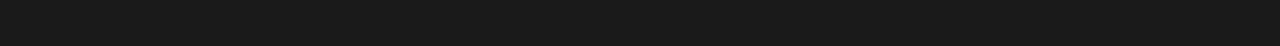
==== commit 85cca122: "Add images to home and improved waitlist" ====
--- a/about.html
+++ b/about.html
@@ -127,7 +127,7 @@
         </section>
 
         <!-- Meet the Team -->
-        <section class="team-section">
+        <!-- <section class="team-section">
             <div class="container">
                 <h2>Meet the Team</h2>
                 <p class="section-intro">Passionate foodies, tech enthusiasts, and problem solvers working to transform how you discover your next favorite meal.</p>
@@ -167,7 +167,7 @@
                     </div>
                 </div>
             </div>
-        </section>
+        </section> -->
 
         <!-- Our Values -->
         <section class="values-section">
--- a/css/style.css
+++ b/css/style.css
@@ -78,6 +78,10 @@
     line-height: 1.6;
     background-color: var(--white);
     overflow-x: hidden;
+    padding-top: 70px; /* Adjust this value based on your header height */
+    margin: 0;
+    min-height: 100vh;
+    position: relative;
   }
   
   img, svg, video {
@@ -173,7 +177,7 @@
   }
   
   .page-hero {
-    padding: var(--space-xxl) 0;
+    padding-top: var(--space-xxl);
     background-color: var(--light);
     text-align: center;
   }
@@ -246,23 +250,31 @@
   /* ---- NAVIGATION ---- */
   .navbar {
     display: flex;
+    align-items: center;
     justify-content: space-between;
-    align-items: center;
-    padding: var(--space-md) 0;
-    position: sticky;
-    top: 0;
+    padding: 1rem 2rem;
+    width: 100%;
+    max-width: var(--container-xl);
+    margin: 0 auto;
     background-color: var(--white);
-    z-index: 1000;
-    box-shadow: var(--shadow-sm);
+    z-index: 9999;
+    transition: all 0.3s ease;
+    height: 70px; /* Fixed height */
   }
   
   .logo img {
     height: 40px;
+    width: auto;
+    display: block;
   }
   
   .nav-links {
     display: flex;
-    gap: var(--space-lg);
+    align-items: center;
+    gap: 2rem;
+    margin: 0;
+    padding: 0;
+    list-style: none;
   }
   
   .nav-links a {
@@ -350,22 +362,24 @@
   
   /* ---- FEATURES SECTION ---- */
   .features-highlight {
-    text-align: center;
+    padding: var(--space-xxl) 0;
+    background-color: var(--light);
   }
   
   .features-grid {
     display: grid;
-    grid-template-columns: repeat(auto-fit, minmax(280px, 1fr));
-    gap: var(--space-lg);
+    grid-template-columns: repeat(3, 1fr);
+    gap: var(--space-xl);
     margin-top: var(--space-xl);
   }
   
   .feature-card {
     background-color: var(--white);
-    border-radius: var(--radius-md);
-    padding: var(--space-lg);
+    border-radius: var(--radius-lg);
+    padding: var(--space-xl);
+    text-align: center;
     box-shadow: var(--shadow-md);
-    transition: transform var(--transition-medium);
+    transition: transform 0.3s ease;
   }
   
   .feature-card:hover {
@@ -373,21 +387,59 @@
   }
   
   .feature-icon {
-    margin-bottom: var(--space-md);
+    width: 100%;
+    height: 500px;
+    margin-bottom: var(--space-xl);
+    display: flex;
+    align-items: center;
+    justify-content: center;
+    background-color: var(--light);
+    border-radius: var(--radius-md);
+    overflow: hidden;
   }
   
   .feature-icon img {
-    width: 64px;
-    height: 64px;
-    margin: 0 auto;
+    width: 100%;
+    height: 100%;
+    object-fit: cover;
+    transition: transform 0.3s ease;
+  }
+  
+  .feature-card:hover .feature-icon img {
+    transform: scale(1.05);
   }
   
   .feature-card h3 {
-    margin-bottom: var(--space-sm);
+    color: var(--dark);
+    margin-bottom: var(--space-md);
+    font-size: 1.75rem;
   }
   
   .feature-card p {
     color: var(--gray-dark);
+    line-height: 1.6;
+    font-size: 1.1rem;
+  }
+  
+  /* Responsive adjustments */
+  @media (max-width: 992px) {
+    .features-grid {
+        grid-template-columns: repeat(2, 1fr);
+    }
+    
+    .feature-icon {
+        height: 250px;
+    }
+  }
+  
+  @media (max-width: 576px) {
+    .features-grid {
+        grid-template-columns: 1fr;
+    }
+    
+    .feature-icon {
+        height: 200px;
+    }
   }
   
   /* ---- TESTIMONIALS ---- */
@@ -1652,3 +1704,68 @@
   .mb-4 { margin-bottom: var(--space-xl); }
   .mb-5 { margin-bottom: var(--space-xxl); }
 
+/* Sticky Header Styles */
+header {
+    position: fixed;
+    top: 0;
+    left: 0;
+    width: 100%;
+    background-color: var(--white);
+    box-shadow: 0 2px 10px rgba(0, 0, 0, 0.1);
+    z-index: 9999;
+    transition: all 0.3s ease;
+}
+
+/* Adjust body padding to prevent content from hiding under header */
+body {
+    padding-top: 70px; /* Same as navbar height */
+    margin: 0;
+    min-height: 100vh;
+    position: relative;
+}
+
+/* Ensure other elements stack properly */
+main {
+    position: relative;
+    z-index: 1;
+}
+
+/* Update hero section to account for header */
+.page-hero {
+    padding-top: var(--space-xxl);
+}
+
+/* Optional: Style for scrolled state */
+.navbar.scrolled {
+    padding: 0.5rem var(--space-lg);
+    box-shadow: 0 2px 10px rgba(0, 0, 0, 0.1);
+}
+
+/* Ensure content flows properly */
+main {
+    position: relative;
+    z-index: 1;
+}
+
+/* Navigation links container */
+.nav-links {
+    display: flex;
+    align-items: center;
+    gap: 2rem;
+    margin: 0;
+    padding: 0;
+    list-style: none;
+}
+
+/* Logo sizing */
+.logo img {
+    height: 40px;
+    width: auto;
+    display: block;
+}
+
+/* Make sure all content layers properly */
+* {
+    box-sizing: border-box;
+}
+
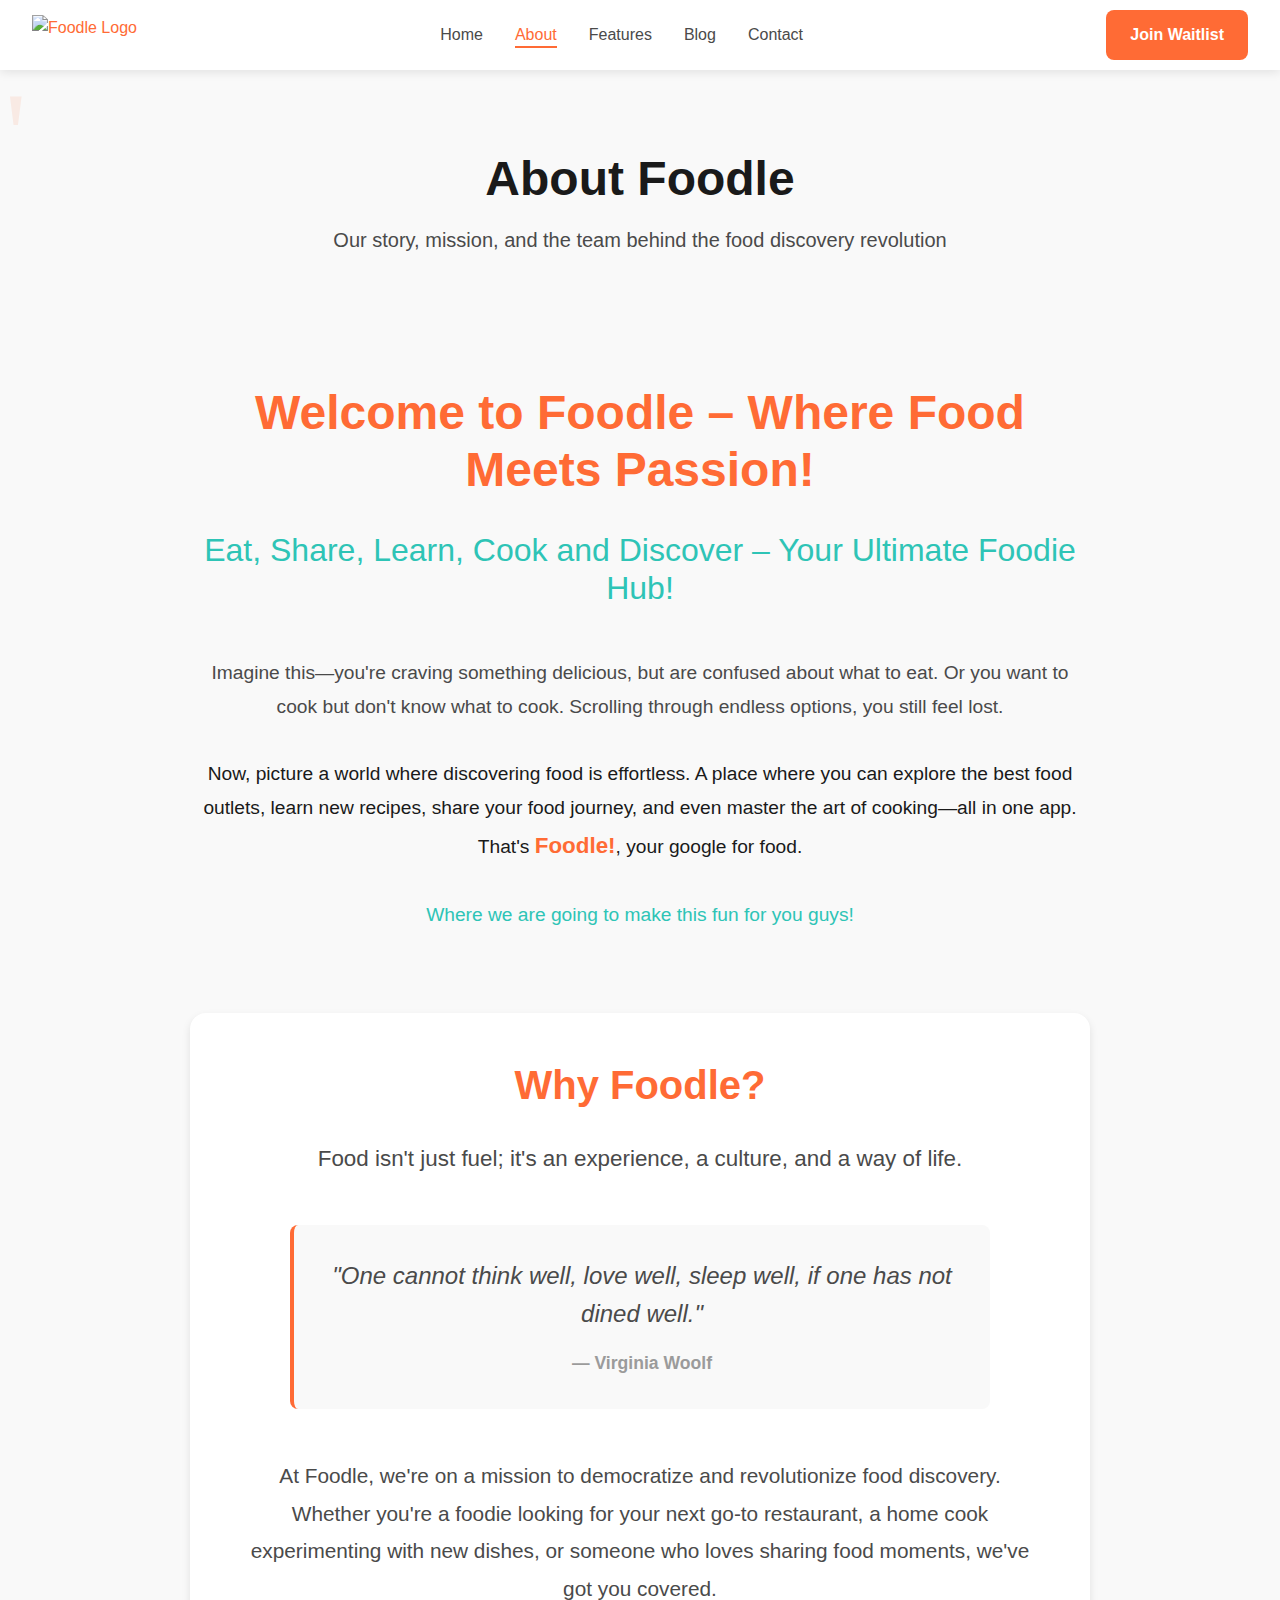
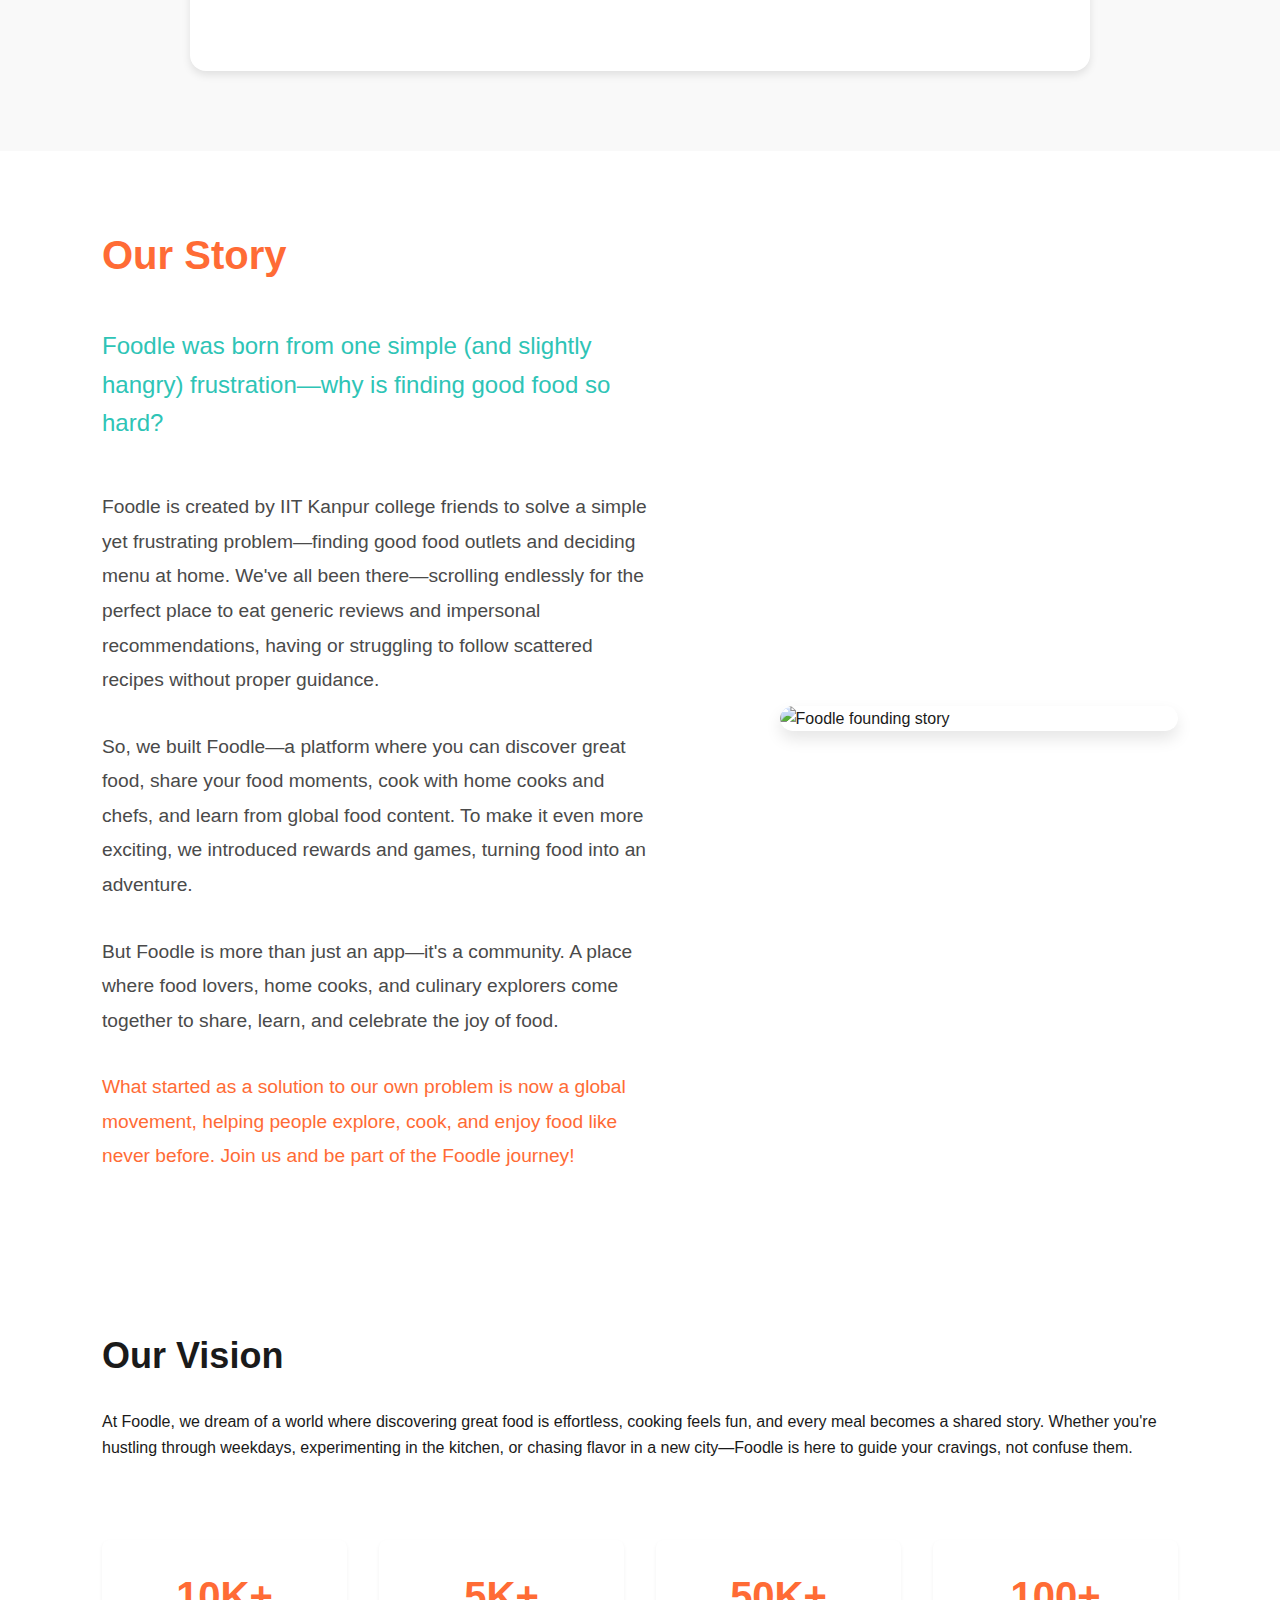
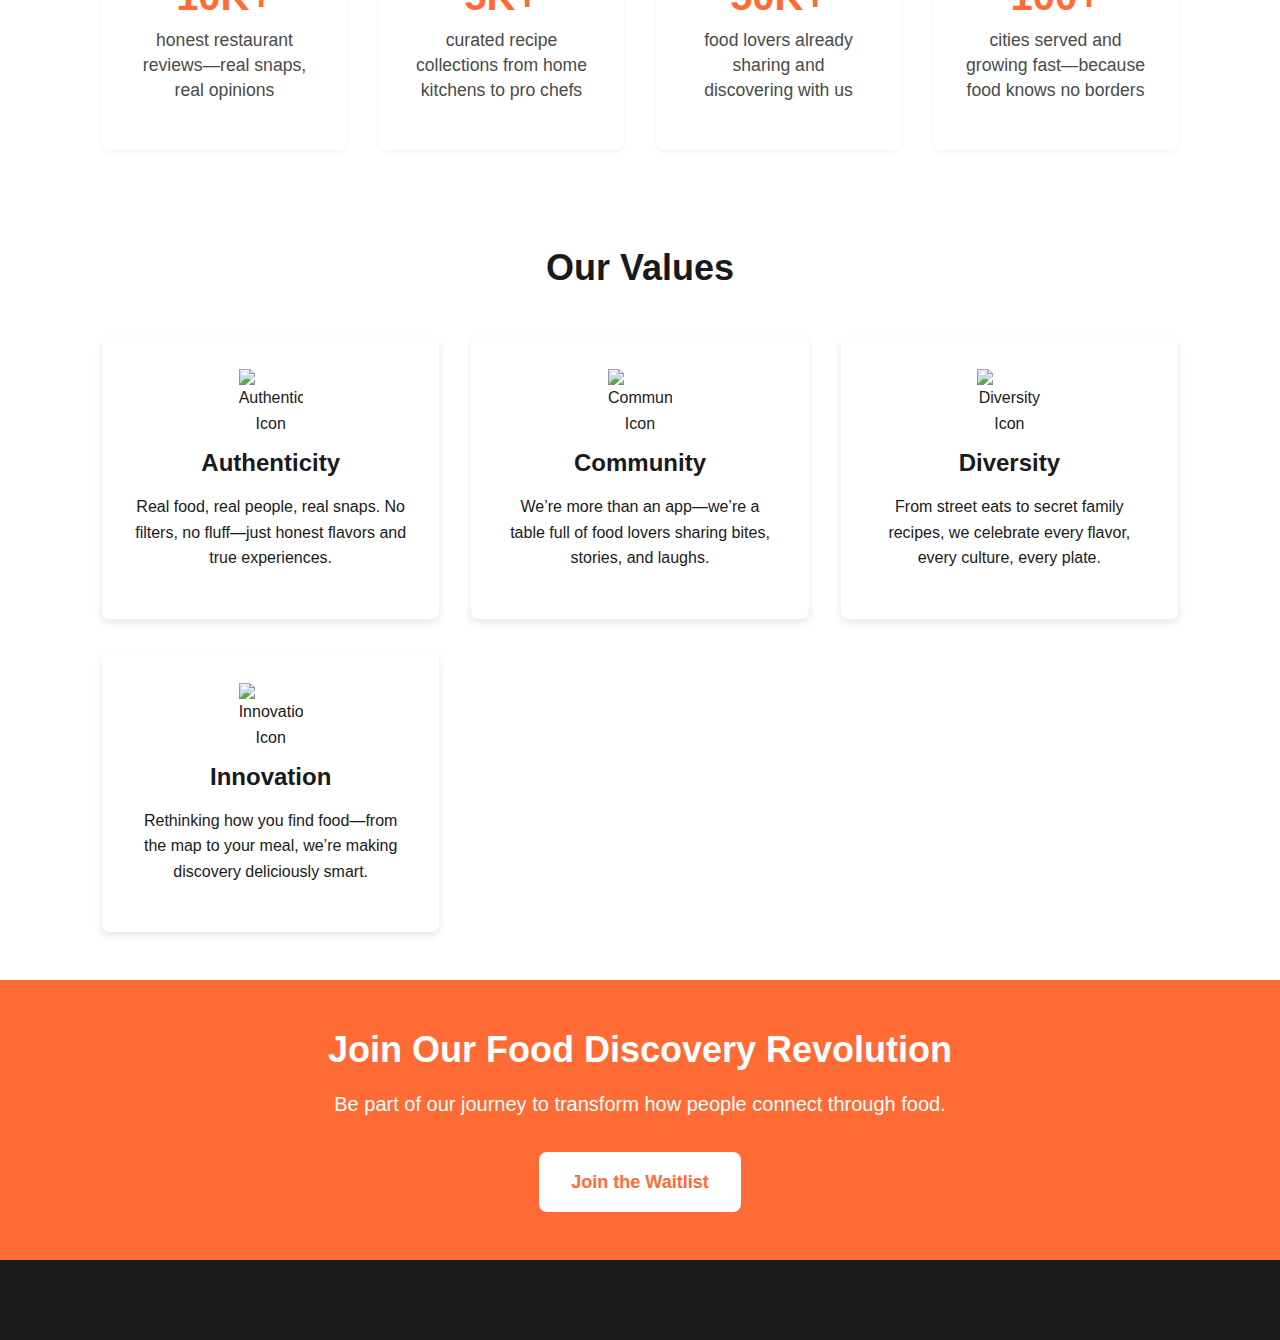
==== commit e62daf87: "improved about page" ====
--- a/about.html
+++ b/about.html
@@ -45,14 +45,51 @@
             </div>
         </section>
 
+        <!-- Welcome Hero Section -->
+<section class="welcome-hero">
+    <div class="container">
+        <div class="welcome-content">
+            <h1 class="welcome-title">Welcome to Foodle – Where Food Meets Passion!</h1>
+            <h2 class="welcome-subtitle">Eat, Share, Learn, Cook and Discover – Your Ultimate Foodie Hub!</h2>
+            
+            <div class="welcome-description">
+                <p class="lead">Imagine this—you're craving something delicious, but are confused about what to eat. Or you want to cook but don't know what to cook. Scrolling through endless options, you still feel lost.</p>
+                
+                <p class="vision">Now, picture a world where discovering food is effortless. A place where you can explore the best food outlets, learn new recipes, share your food journey, and even master the art of cooking—all in one app. That's <span class="highlight">Foodle!</span>, your google for food.</p>
+                
+                <p class="promise">Where we are going to make this fun for you guys!</p>
+            </div>
+
+            <div class="why-foodle">
+                <h2>Why Foodle?</h2>
+                <p class="philosophy">Food isn't just fuel; it's an experience, a culture, and a way of life.</p>
+                
+                <blockquote class="quote">
+                    <p>"One cannot think well, love well, sleep well, if one has not dined well."</p>
+                    <cite>— Virginia Woolf</cite>
+                </blockquote>
+
+                <p class="mission">At Foodle, we're on a mission to democratize and revolutionize food discovery. Whether you're a foodie looking for your next go-to restaurant, a home cook experimenting with new dishes, or someone who loves sharing food moments, we've got you covered.</p>
+            </div>
+        </div>
+    </div>
+</section>
+
         <!-- Our Story -->
         <section class="our-story">
             <div class="container">
                 <div class="story-content">
                     <h2>Our Story</h2>
-                    <p>Foodle was born from a simple frustration: finding great places to eat shouldn't be so difficult. Our founders, avid food enthusiasts themselves, were tired of scrolling through generic reviews and impersonal recommendations.</p>
-                    <p>In 2022, after a particularly disappointing dining experience based on a highly-rated online review, our team came together with a mission to create something better—a platform that truly understands food preferences and connects people through their love of culinary experiences.</p>
-                    <p>What started as a small project among friends has grown into a passionate team dedicated to revolutionizing how people discover and share food experiences.</p>
+                    
+                    <p class="story-intro">Foodle was born from one simple (and slightly hangry) frustration—why is finding good food so hard?</p>
+                    
+                    <p class="story-origin">Foodle is created by IIT Kanpur college friends to solve a simple yet frustrating problem—finding good food outlets and deciding menu at home. We've all been there—scrolling endlessly for the perfect place to eat generic reviews and impersonal recommendations, having or struggling to follow scattered recipes without proper guidance.</p>
+                    
+                    <p class="story-solution">So, we built Foodle—a platform where you can discover great food, share your food moments, cook with home cooks and chefs, and learn from global food content. To make it even more exciting, we introduced rewards and games, turning food into an adventure.</p>
+                    
+                    <p class="story-community">But Foodle is more than just an app—it's a community. A place where food lovers, home cooks, and culinary explorers come together to share, learn, and celebrate the joy of food.</p>
+                    
+                    <p class="story-invitation">What started as a solution to our own problem is now a global movement, helping people explore, cook, and enjoy food like never before. Join us and be part of the Foodle journey!</p>
                 </div>
                 <div class="story-image">
                     <img src="images/about/our-story.jpg" alt="Foodle founding story">
@@ -63,9 +100,9 @@
         <!-- Mission Section -->
         <section class="mission-section">
             <div class="container">
-                <h2 class="text-center">Our Mission</h2>
+                <!-- <h2 class="text-center">Our Mission</h2> -->
                 <div class="mission-grid">
-                    <div class="mission-item">
+                    <!-- <div class="mission-item">
                         <div class="mission-icon">
                             <img src="images/icons/discovery.svg" alt="Food Discovery Icon">
                         </div>
@@ -96,31 +133,32 @@
                         <h3>Solving Menu Decision Paralysis</h3>
                         <p>We're tackling the daily "what's for dinner?" challenge faced by busy households. Our smart meal planning features help you make quick, informed decisions about what to eat, whether cooking at home or dining out.</p>
                     </div>
-                </div>
+                </div> -->
 
                 <!-- Vision Statement -->
                 <div class="vision-statement">
                     <h2>Our Vision</h2>
-                    <p>We envision a world where everyone can easily discover, share, and enjoy amazing food experiences. Whether you're a busy professional looking for quick dinner solutions, a home chef exploring new recipes, or a foodie seeking your next culinary adventure, Foodle is your companion in making food decisions delightful and stress-free.</p>
+                    <p>At Foodle, we dream of a world where discovering great food is effortless, cooking feels fun, and every meal becomes a shared story. Whether you're hustling through weekdays, experimenting in the kitchen, or chasing flavor in a new city—Foodle is here to guide your cravings, not confuse them.
+                    </p>
                 </div>
 
                 <!-- Key Statistics -->
                 <div class="stats-grid">
                     <div class="stat-item">
                         <h3>10K+</h3>
-                        <p>Restaurant Reviews</p>
+                        <p>honest restaurant reviews—real snaps, real opinions</p>
                     </div>
                     <div class="stat-item">
                         <h3>5K+</h3>
-                        <p>Recipe Collections</p>
+                        <p>curated recipe collections from home kitchens to pro chefs</p>
                     </div>
                     <div class="stat-item">
                         <h3>50K+</h3>
-                        <p>Active Users</p>
+                        <p>food lovers already sharing and discovering with us</p>
                     </div>
                     <div class="stat-item">
                         <h3>100+</h3>
-                        <p>Cities Covered</p>
+                        <p>cities served and growing fast—because food knows no borders</p>
                     </div>
                 </div>
             </div>
@@ -179,28 +217,28 @@
                             <img src="images/icons/authenticity.svg" alt="Authenticity Icon">
                         </div>
                         <h3>Authenticity</h3>
-                        <p>We believe in genuine food experiences and honest recommendations.</p>
+                        <p>Real food, real people, real snaps. No filters, no fluff—just honest flavors and true experiences.</p>
                     </div>
                     <div class="value-card">
                         <div class="value-icon">
                             <img src="images/icons/community.svg" alt="Community Icon">
                         </div>
                         <h3>Community</h3>
-                        <p>Building connections through shared culinary passions and discoveries.</p>
+                        <p>We’re more than an app—we’re a table full of food lovers sharing bites, stories, and laughs.</p>
                     </div>
                     <div class="value-card">
                         <div class="value-icon">
                             <img src="images/icons/diversity.svg" alt="Diversity Icon">
                         </div>
                         <h3>Diversity</h3>
-                        <p>Celebrating the rich variety of global cuisines and food traditions.</p>
+                        <p>From street eats to secret family recipes, we celebrate every flavor, every culture, every plate.</p>
                     </div>
                     <div class="value-card">
                         <div class="value-icon">
                             <img src="images/icons/innovation.svg" alt="Innovation Icon">
                         </div>
                         <h3>Innovation</h3>
-                        <p>Constantly improving how people discover and share food experiences.</p>
+                        <p>Rethinking how you find food—from the map to your meal, we’re making discovery deliciously smart.</p>
                     </div>
                 </div>
             </div>
--- a/css/style.css
+++ b/css/style.css
@@ -1769,3 +1769,314 @@
     box-sizing: border-box;
 }
 
+/* Welcome Hero Section Styles */
+.welcome-hero {
+    padding: var(--space-xxl) 0;
+    background-color: var(--light);
+    position: relative;
+    overflow: hidden;
+}
+
+.welcome-content {
+    max-width: 900px;
+    margin: 0 auto;
+    text-align: center;
+}
+
+.welcome-title {
+    color: var(--primary);
+    font-size: 3rem;
+    margin-bottom: var(--space-lg);
+    line-height: 1.2;
+}
+
+.welcome-subtitle {
+    color: var(--secondary);
+    font-size: 2rem;
+    margin-bottom: var(--space-xl);
+    font-weight: 500;
+}
+
+.welcome-description {
+    margin-bottom: var(--space-xxl);
+}
+
+.welcome-description p {
+    margin-bottom: var(--space-lg);
+    font-size: 1.2rem;
+    line-height: 1.8;
+}
+
+.lead {
+    font-size: 1.4rem;
+    color: var(--gray-dark);
+}
+
+.vision {
+    font-size: 1.3rem;
+}
+
+.highlight {
+    color: var(--primary);
+    font-weight: 700;
+    font-size: 1.4rem;
+}
+
+.promise {
+    font-size: 1.3rem;
+    color: var(--secondary);
+    font-weight: 500;
+}
+
+.why-foodle {
+    background-color: var(--white);
+    padding: var(--space-xl);
+    border-radius: var(--radius-lg);
+    box-shadow: var(--shadow-md);
+    margin-top: var(--space-xxl);
+}
+
+.why-foodle h2 {
+    color: var(--primary);
+    font-size: 2.5rem;
+    margin-bottom: var(--space-lg);
+}
+
+.philosophy {
+    font-size: 1.4rem;
+    color: var(--gray-dark);
+    margin-bottom: var(--space-xl);
+}
+
+.quote {
+    margin: var(--space-xl) auto;
+    max-width: 700px;
+    font-style: italic;
+    color: var(--gray-dark);
+    padding: var(--space-lg);
+    border-left: 4px solid var(--primary);
+    background-color: var(--light);
+    border-radius: var(--radius-md);
+}
+
+.quote p {
+    font-size: 1.5rem;
+    line-height: 1.6;
+    margin-bottom: var(--space-sm);
+}
+
+.quote cite {
+    font-size: 1.1rem;
+    color: var(--gray-medium);
+}
+
+.mission {
+    font-size: 1.3rem;
+    line-height: 1.8;
+    color: var(--gray-dark);
+}
+
+/* Responsive adjustments */
+@media (max-width: 768px) {
+    .welcome-title {
+        font-size: 2.5rem;
+    }
+
+    .welcome-subtitle {
+        font-size: 1.8rem;
+    }
+
+    .welcome-description p,
+    .philosophy,
+    .mission {
+        font-size: 1.1rem;
+    }
+
+    .quote p {
+        font-size: 1.3rem;
+    }
+
+    .why-foodle {
+        padding: var(--space-lg);
+    }
+}
+
+@media (max-width: 480px) {
+    .welcome-title {
+        font-size: 2rem;
+    }
+
+    .welcome-subtitle {
+        font-size: 1.5rem;
+    }
+
+    .quote p {
+        font-size: 1.2rem;
+    }
+}
+
+/* Our Story Section Styles */
+.our-story {
+    padding: var(--space-xxl) 0;
+    background-color: var(--white);
+}
+
+.our-story .container {
+    display: grid;
+    grid-template-columns: 1.2fr 0.8fr;
+    gap: var(--space-xxl);
+    align-items: center;
+}
+
+.story-content {
+    padding-right: var(--space-xl);
+}
+
+.story-content h2 {
+    color: var(--primary);
+    font-size: 2.5rem;
+    margin-bottom: var(--space-xl);
+}
+
+.story-intro {
+    font-size: 1.5rem;
+    color: var(--secondary);
+    font-weight: 500;
+    margin-bottom: var(--space-xl);
+    line-height: 1.6;
+}
+
+.story-origin, 
+.story-solution, 
+.story-community, 
+.story-invitation {
+    font-size: 1.2rem;
+    line-height: 1.8;
+    margin-bottom: var(--space-lg);
+    color: var(--gray-dark);
+}
+
+.story-invitation {
+    font-weight: 500;
+    color: var(--primary);
+}
+
+.story-image {
+    position: relative;
+    border-radius: var(--radius-lg);
+    overflow: hidden;
+    box-shadow: var(--shadow-lg);
+}
+
+.story-image img {
+    width: 100%;
+    height: 100%;
+    object-fit: cover;
+    transition: transform 0.3s ease;
+}
+
+.story-image:hover img {
+    transform: scale(1.05);
+}
+
+/* Add decorative elements */
+.story-content::before {
+    content: '"';
+    position: absolute;
+    top: -30px;
+    left: -20px;
+    font-size: 120px;
+    color: var(--primary);
+    opacity: 0.1;
+    font-family: serif;
+}
+
+/* Responsive adjustments */
+@media (max-width: 992px) {
+    .our-story .container {
+        grid-template-columns: 1fr;
+        gap: var(--space-xl);
+    }
+
+    .story-content {
+        padding-right: 0;
+    }
+
+    .story-image {
+        max-height: 400px;
+    }
+}
+
+@media (max-width: 768px) {
+    .story-content h2 {
+        font-size: 2rem;
+    }
+
+    .story-intro {
+        font-size: 1.3rem;
+    }
+
+    .story-origin, 
+    .story-solution, 
+    .story-community, 
+    .story-invitation {
+        font-size: 1.1rem;
+    }
+}
+
+/* Key Statistics Styles */
+.stats-grid {
+    display: flex;  /* Changed from grid to flex */
+    justify-content: space-between;
+    align-items: center;
+    gap: var(--space-lg);
+    margin-top: var(--space-xxl);
+    flex-wrap: nowrap;  /* Prevent wrapping */
+}
+
+.stat-item {
+    flex: 1;  /* Equal width for all items */
+    text-align: center;
+    padding: var(--space-lg);
+    background-color: var(--white);
+    border-radius: var(--radius-md);
+    box-shadow: var(--shadow-sm);
+    min-width: 200px;  /* Minimum width for each stat */
+}
+
+.stat-item h3 {
+    color: var(--primary);
+    font-size: 2.5rem;
+    margin-bottom: var(--space-sm);
+    font-weight: 700;
+}
+
+.stat-item p {
+    color: var(--gray-dark);
+    font-size: 1.1rem;
+    line-height: 1.4;
+}
+
+/* Responsive adjustments */
+@media (max-width: 992px) {
+    .stats-grid {
+        overflow-x: auto;  /* Allow horizontal scrolling on smaller screens */
+        padding-bottom: var(--space-md);  /* Space for scroll bar */
+        -webkit-overflow-scrolling: touch;  /* Smooth scrolling on iOS */
+    }
+
+    .stat-item {
+        min-width: 180px;  /* Slightly smaller on tablets */
+    }
+}
+
+@media (max-width: 480px) {
+    .stat-item h3 {
+        font-size: 2rem;
+    }
+
+    .stat-item p {
+        font-size: 1rem;
+    }
+}
+
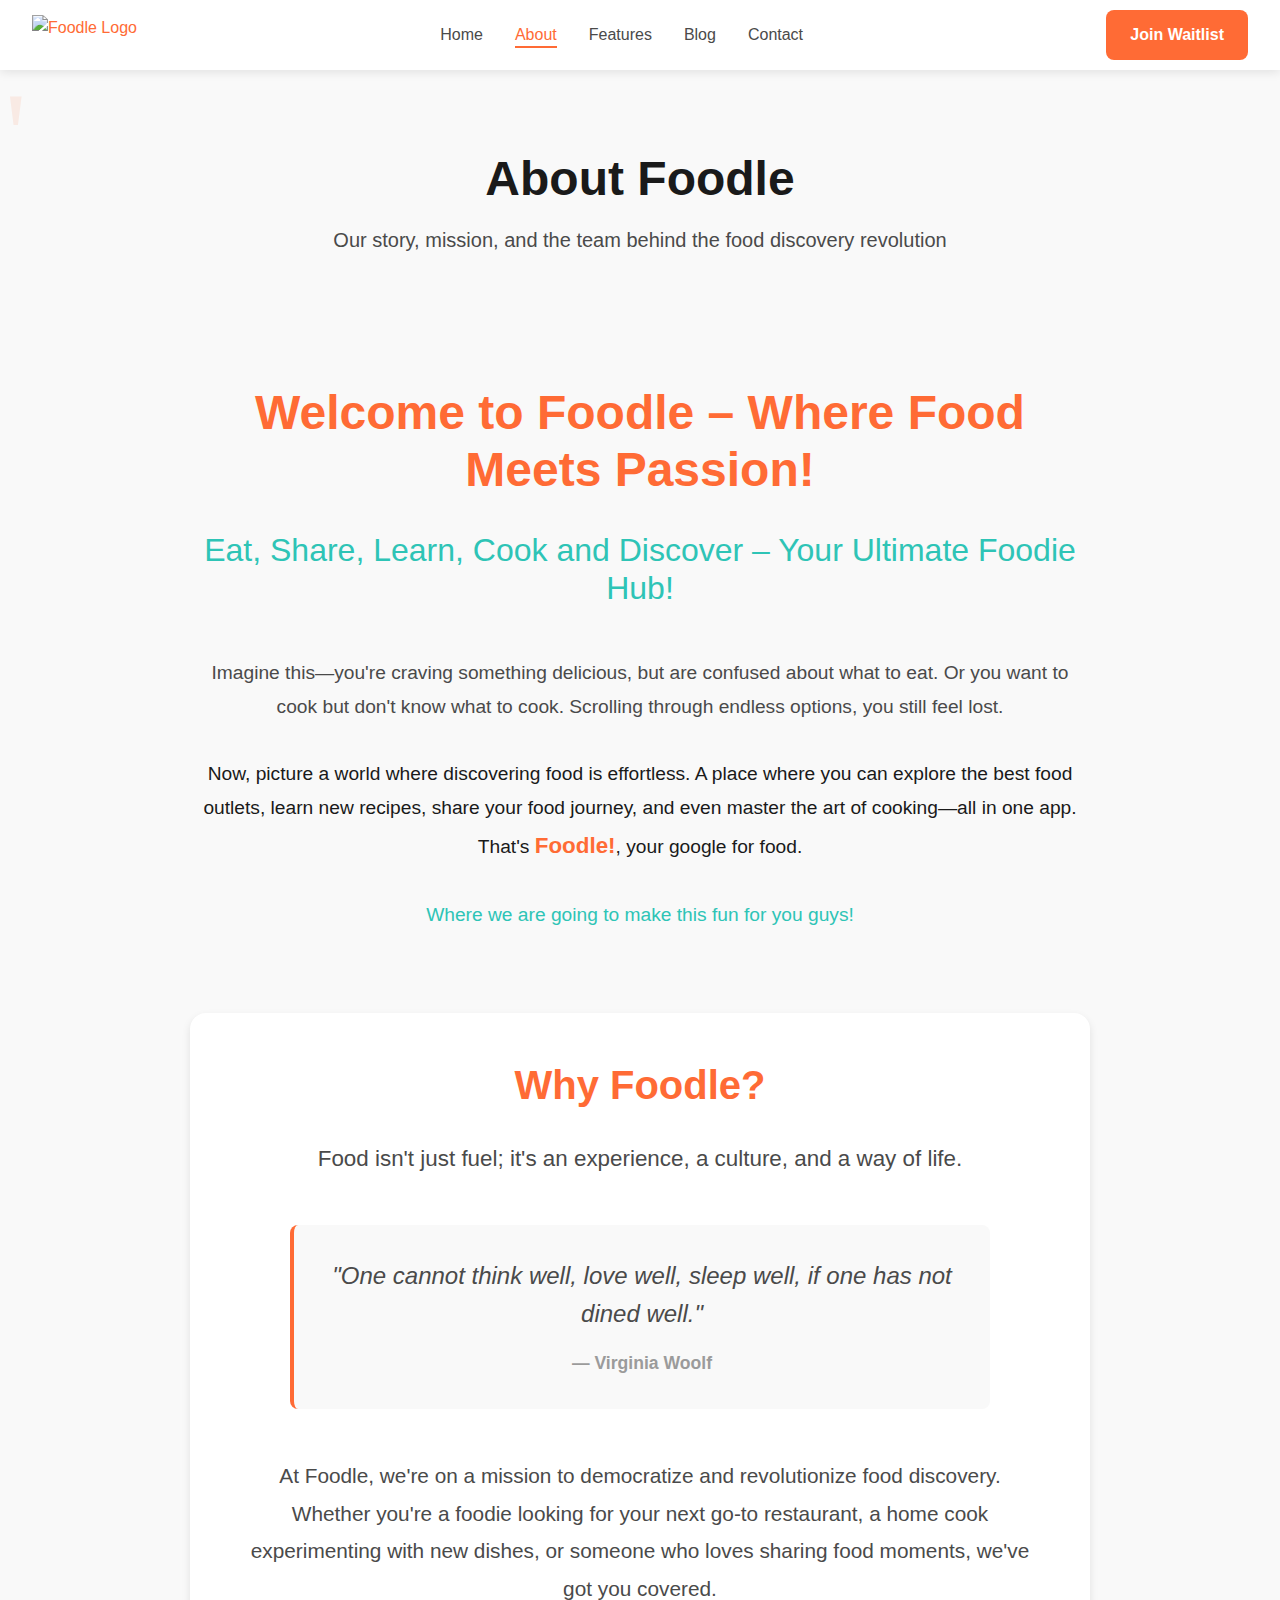
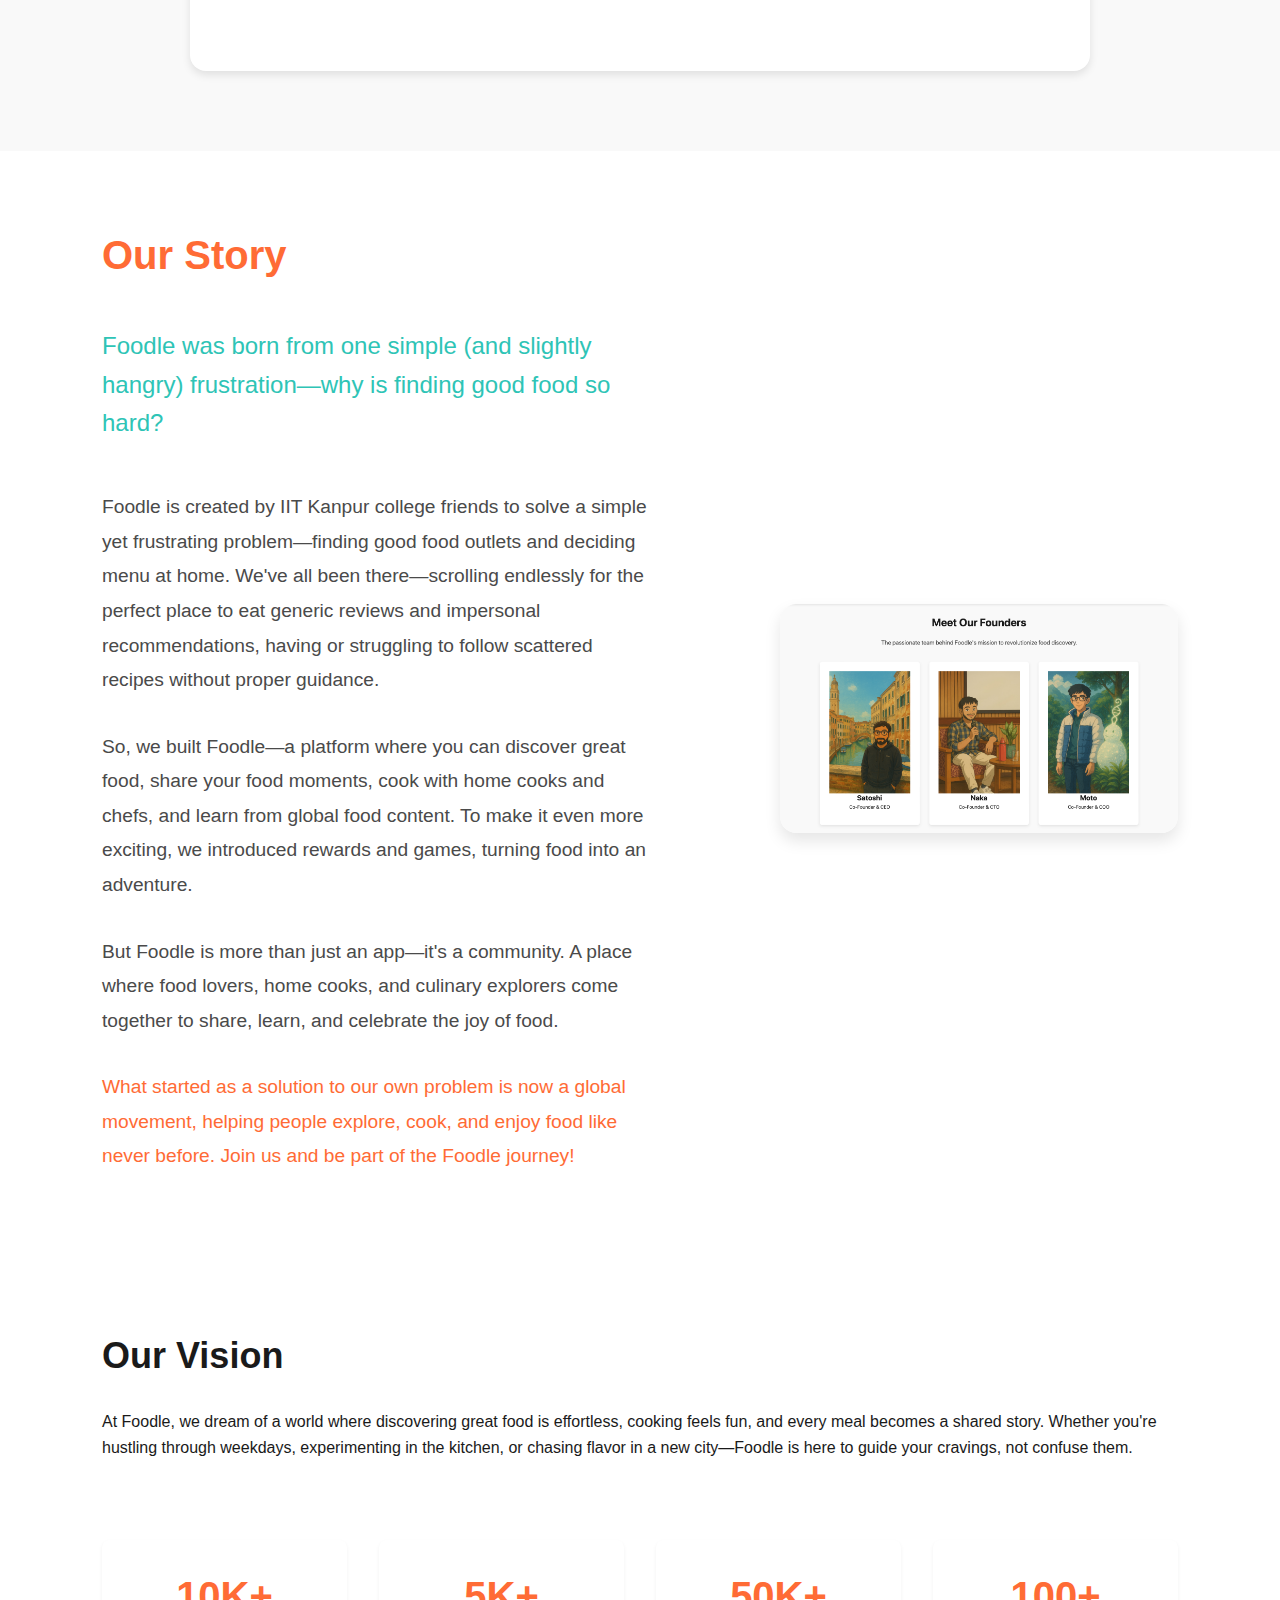
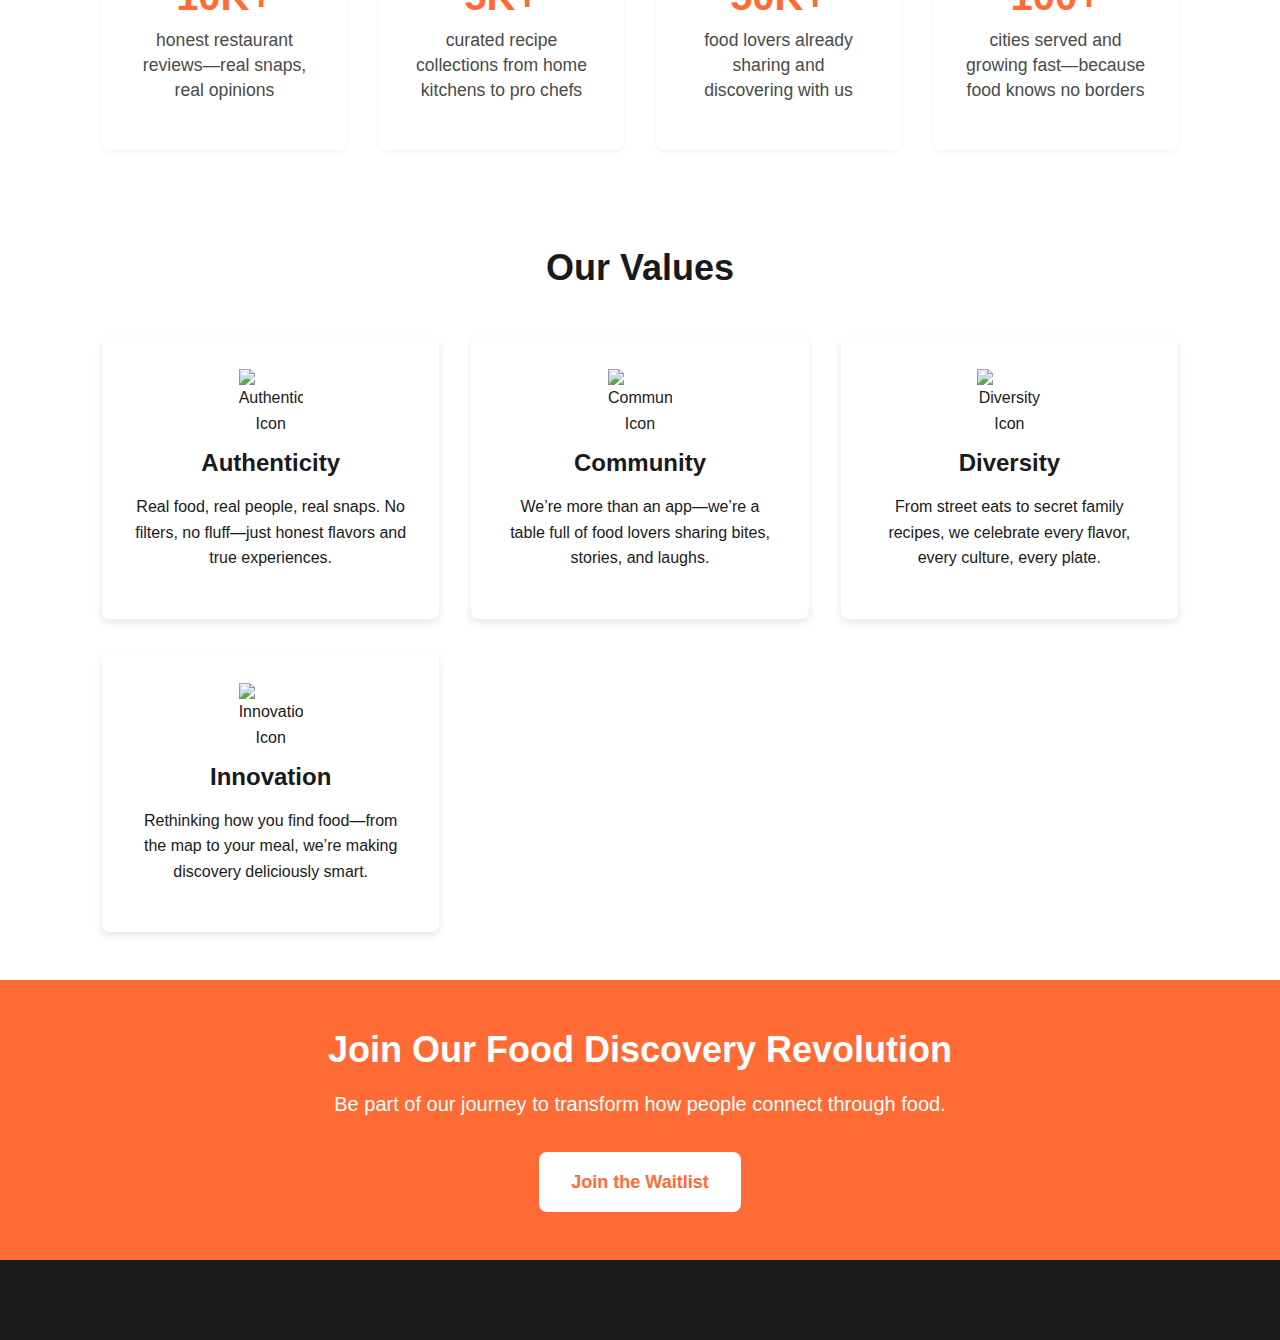
==== commit d6cc1e9b: "add piyush image" ====
--- a/about.html
+++ b/about.html
@@ -92,7 +92,7 @@
                     <p class="story-invitation">What started as a solution to our own problem is now a global movement, helping people explore, cook, and enjoy food like never before. Join us and be part of the Foodle journey!</p>
                 </div>
                 <div class="story-image">
-                    <img src="images/about/our-story.jpg" alt="Foodle founding story">
+                    <img src="images/icons/team.png" alt="Foodle founding story">
                 </div>
             </div>
         </section>
--- a/css/style.css
+++ b/css/style.css
@@ -388,7 +388,7 @@
   
   .feature-icon {
     width: 100%;
-    height: 500px;
+    height: 200px;
     margin-bottom: var(--space-xl);
     display: flex;
     align-items: center;
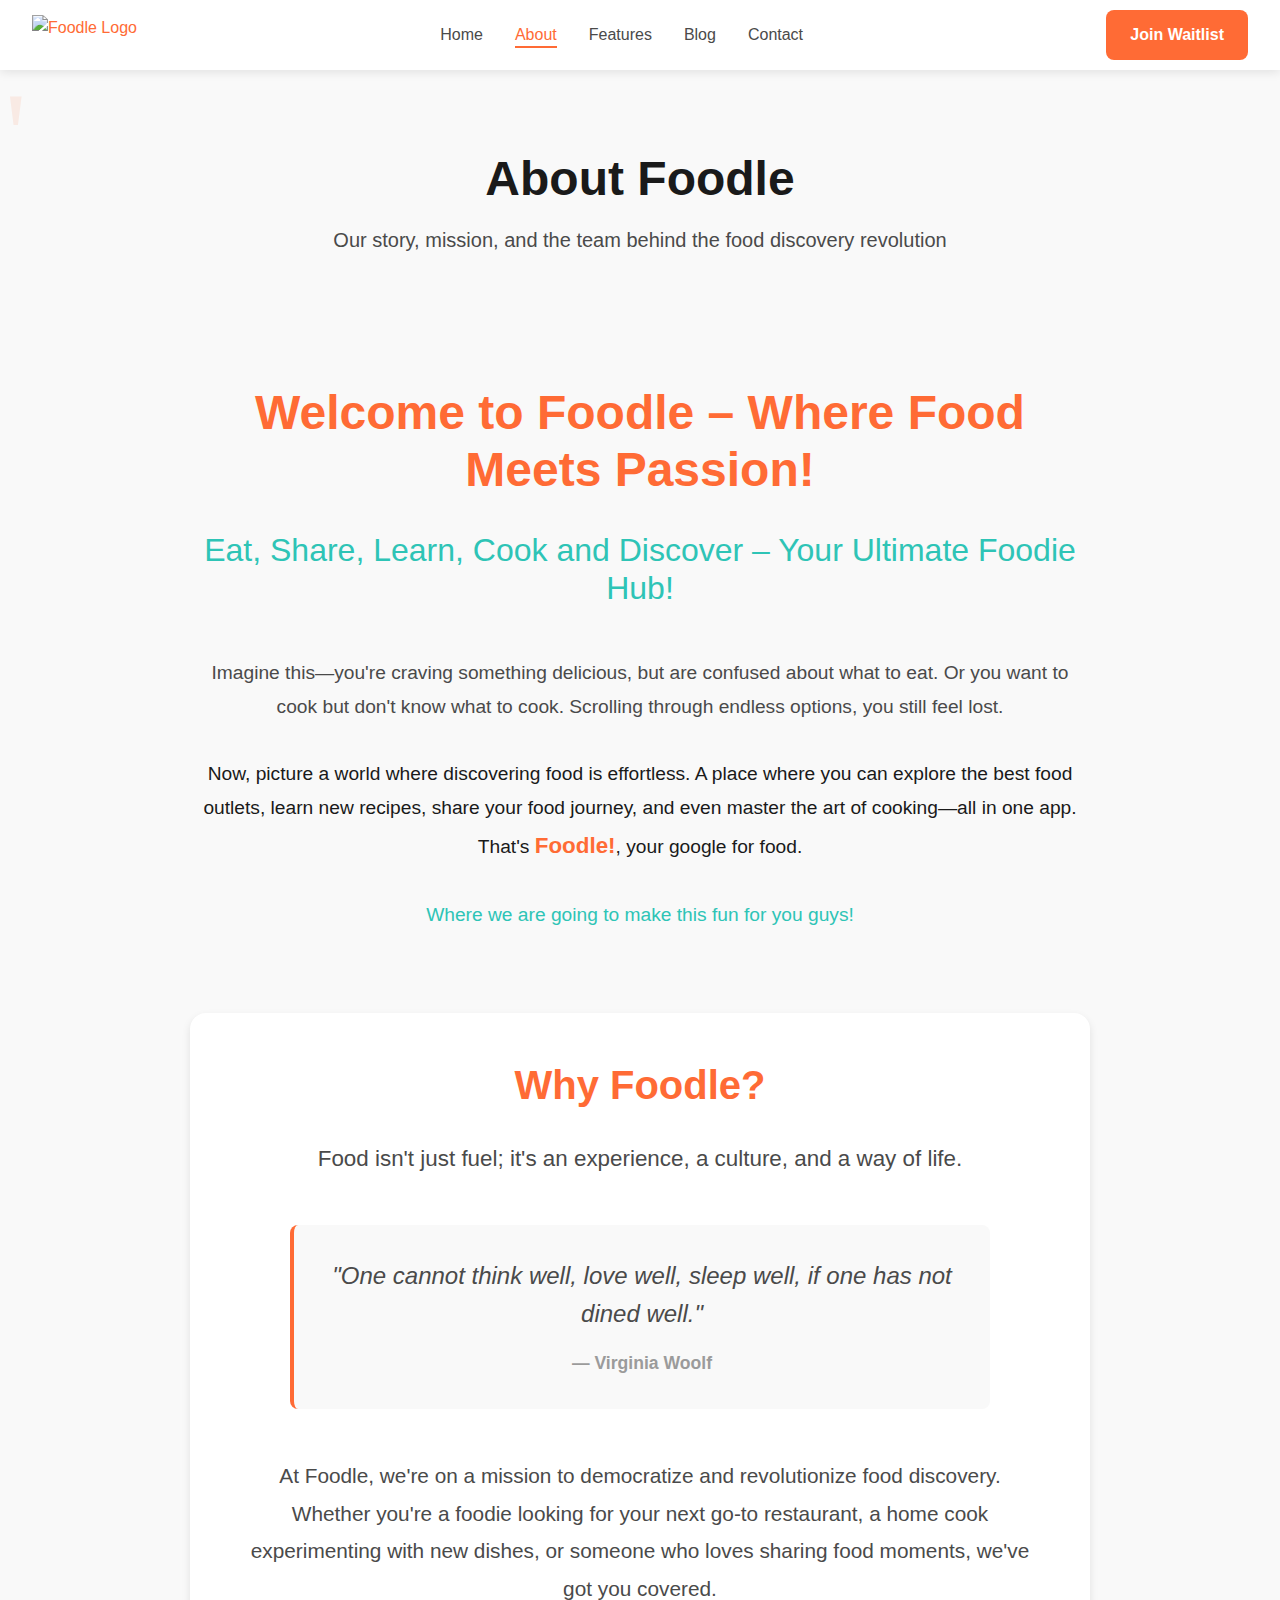
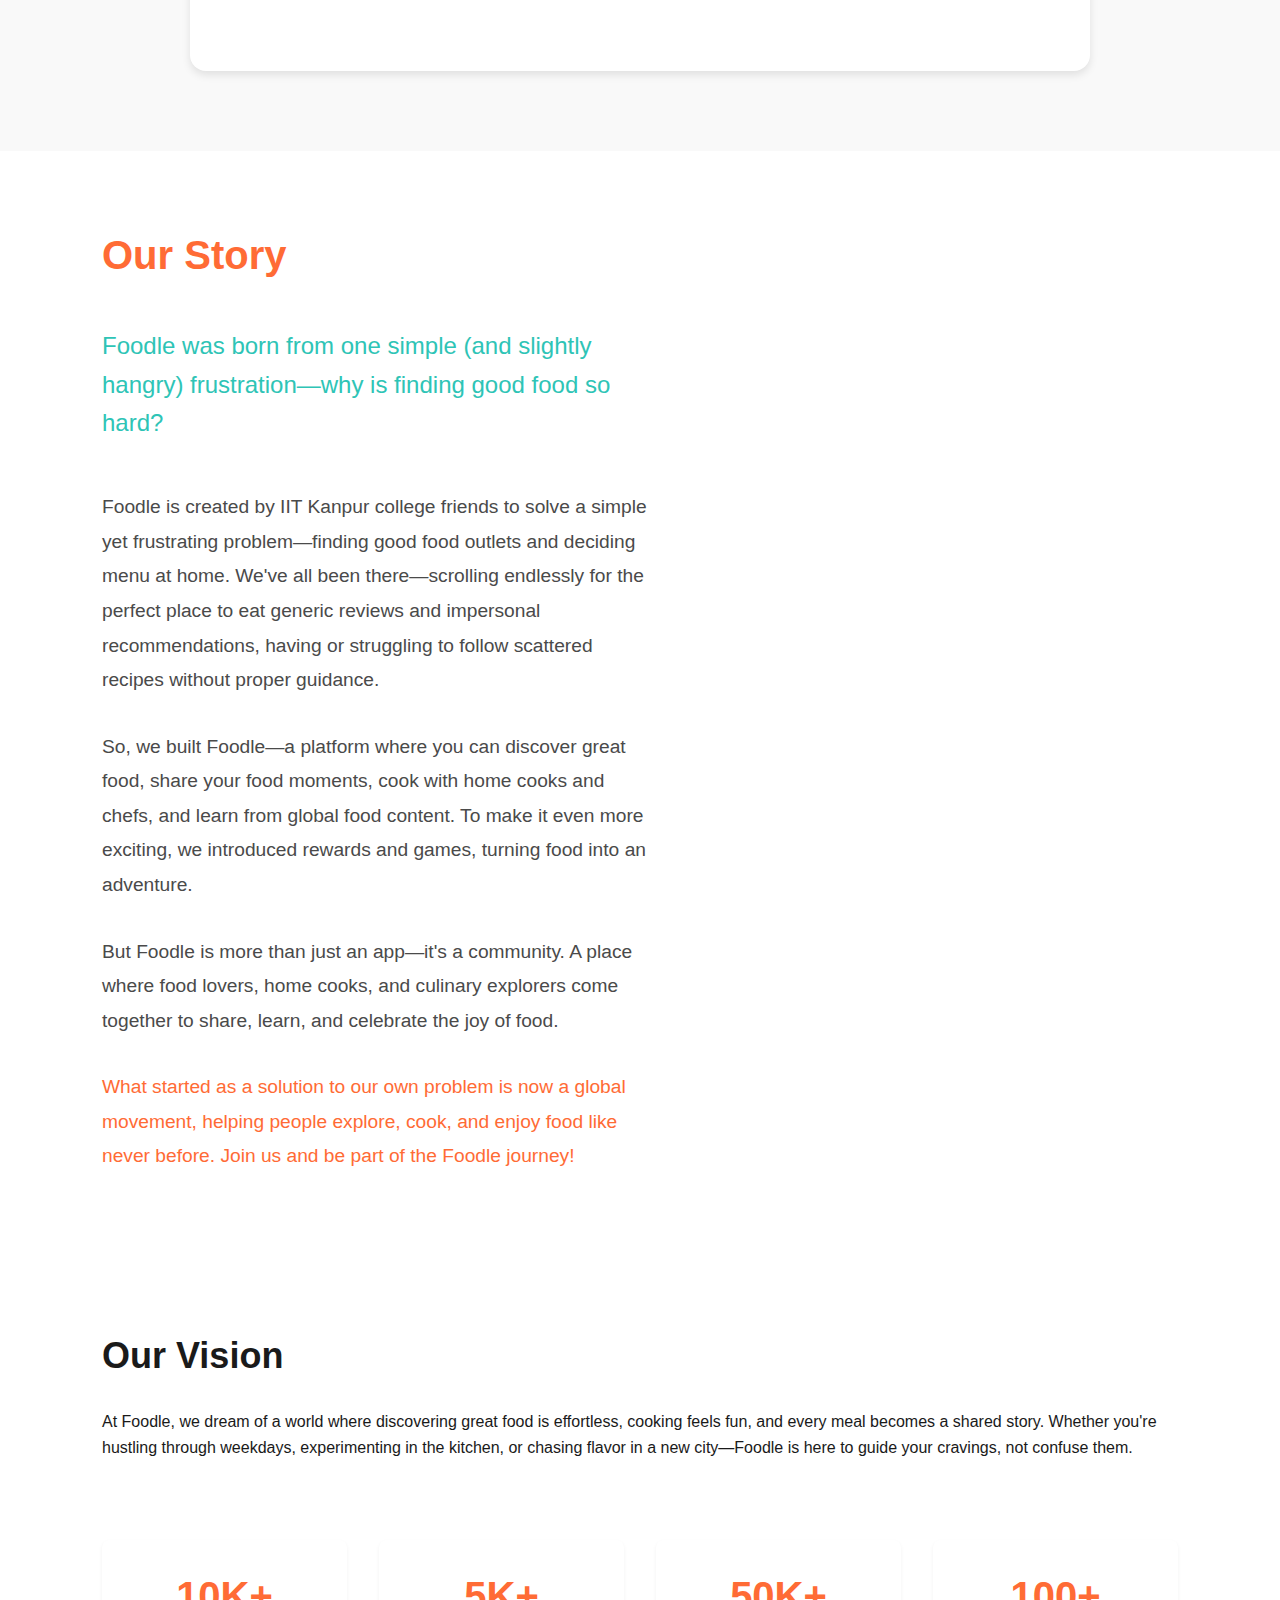
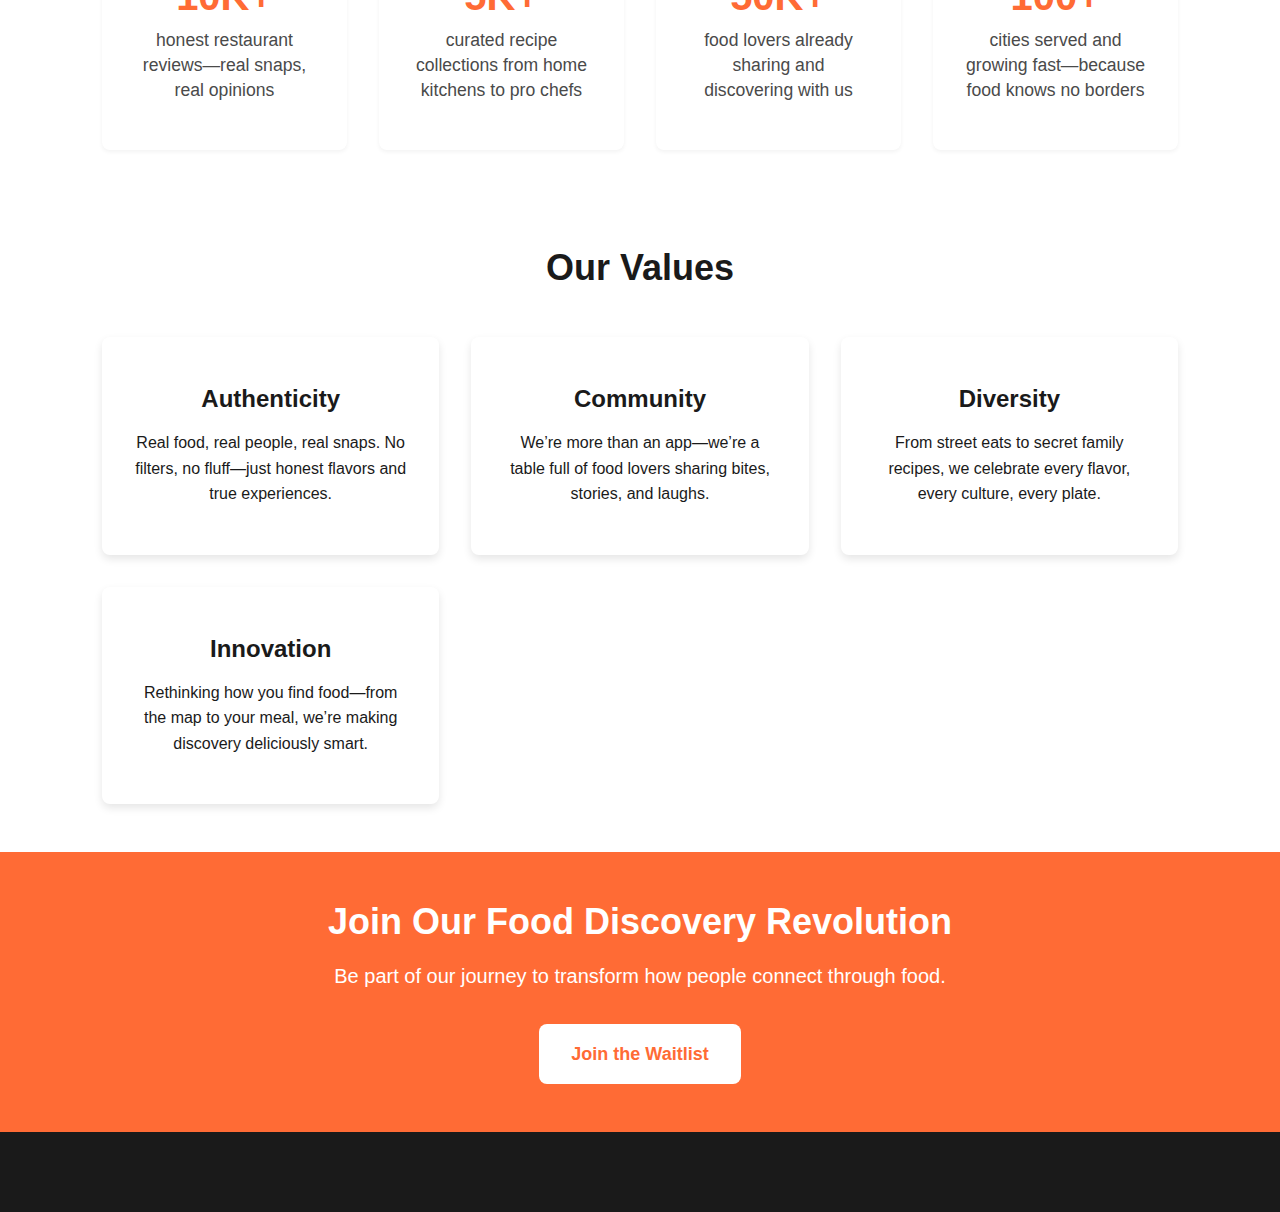
==== commit 953bd411: "Added UI graphics to features and home" ====
--- a/about.html
+++ b/about.html
@@ -91,9 +91,9 @@
                     
                     <p class="story-invitation">What started as a solution to our own problem is now a global movement, helping people explore, cook, and enjoy food like never before. Join us and be part of the Foodle journey!</p>
                 </div>
-                <div class="story-image">
+                <!-- <div class="story-image">
                     <img src="images/icons/team.png" alt="Foodle founding story">
-                </div>
+                </div> -->
             </div>
         </section>
 
@@ -214,28 +214,28 @@
                 <div class="values-grid">
                     <div class="value-card">
                         <div class="value-icon">
-                            <img src="images/icons/authenticity.svg" alt="Authenticity Icon">
+                            <!-- <img src="images/icons/authenticity.svg" alt="Authenticity Icon"> -->
                         </div>
                         <h3>Authenticity</h3>
                         <p>Real food, real people, real snaps. No filters, no fluff—just honest flavors and true experiences.</p>
                     </div>
                     <div class="value-card">
                         <div class="value-icon">
-                            <img src="images/icons/community.svg" alt="Community Icon">
+                            <!-- <img src="images/icons/community.svg" alt="Community Icon"> -->
                         </div>
                         <h3>Community</h3>
                         <p>We’re more than an app—we’re a table full of food lovers sharing bites, stories, and laughs.</p>
                     </div>
                     <div class="value-card">
                         <div class="value-icon">
-                            <img src="images/icons/diversity.svg" alt="Diversity Icon">
+                            <!-- <img src="images/icons/diversity.svg" alt="Diversity Icon"> -->
                         </div>
                         <h3>Diversity</h3>
                         <p>From street eats to secret family recipes, we celebrate every flavor, every culture, every plate.</p>
                     </div>
                     <div class="value-card">
                         <div class="value-icon">
-                            <img src="images/icons/innovation.svg" alt="Innovation Icon">
+                            <!-- <img src="images/icons/innovation.svg" alt="Innovation Icon"> -->
                         </div>
                         <h3>Innovation</h3>
                         <p>Rethinking how you find food—from the map to your meal, we’re making discovery deliciously smart.</p>
--- a/css/style.css
+++ b/css/style.css
@@ -741,9 +741,10 @@
   
   .feature-item {
     display: flex;
-    align-items: center;
+    align-items: flex-start;
     gap: var(--space-xl);
-    margin-bottom: var(--space-xxl);
+    margin-bottom: var(--space-xl);
+    padding: var(--space-md) 0;
   }
   
   .feature-item.reverse {
@@ -752,34 +753,55 @@
   
   .feature-content {
     flex: 1;
+    padding-top: 20px;
   }
   
   .feature-image {
-    flex: 1;
+    flex: 0 0 40%;
+    max-width: 40%;
   }
   
   .feature-image img {
-    border-radius: var(--radius-lg);
-    box-shadow: var(--shadow-lg);
+    width: 100%;
+    max-width: 350px;
+    height: auto;
+    max-height: 350px;
+    object-fit: contain;
+    border-radius: var(--radius-md);
+    box-shadow: var(--shadow-md);
+  }
+  
+  .feature-content h2 {
+    color: var(--primary);
+    margin-bottom: var(--space-md);
+    font-size: 2rem;
+  }
+  
+  .feature-content p {
+    color: var(--gray-dark);
+    margin-bottom: var(--space-md);
+    font-size: 1.1rem;
+    line-height: 1.6;
   }
   
   .feature-list {
-    margin-top: var(--space-md);
-    margin-bottom: var(--space-lg);
+    list-style-type: none;
+    padding: 0;
   }
   
   .feature-list li {
-    margin-bottom: var(--space-sm);
     position: relative;
-    padding-left: var(--space-lg);
+    padding-left: 1.5rem;
+    margin-bottom: 0.5rem;
+    color: var(--gray-dark);
   }
   
   .feature-list li::before {
-    content: '✓';
+    content: "•";
     color: var(--primary);
+    font-weight: bold;
     position: absolute;
     left: 0;
-    font-weight: bold;
   }
   
   .coming-soon {
@@ -2080,3 +2102,145 @@
     }
 }
 
+/* App Showcase Section - Force Width */
+.app-showcase {
+    padding: 50px 0;
+    background-color: #f8f9fa;
+    text-align: center;
+}
+
+.app-showcase h2 {
+    margin-bottom: 30px;
+    color: var(--primary);
+}
+
+.showcase-wrapper {
+    display: flex;
+    justify-content: center;
+    gap: 30px;
+    margin: 0 auto;
+    padding: 20px 0;
+    max-width: 100%;
+    overflow-x: visible !important; /* Force visible overflow */
+}
+
+.phone-mockup {
+    position: relative;
+    width: 300px !important; /* Force width with !important */
+    min-width: 300px !important; /* Force minimum width */
+    max-width: 300px !important; /* Force maximum width */
+    height: auto;
+    flex: 0 0 300px !important; /* Force flex basis */
+    background-color: #333;
+    border-radius: 36px;
+    padding: 10px;
+    box-shadow: 0 15px 30px rgba(0,0,0,0.2);
+    overflow: hidden;
+    transform: scale(1) !important; /* Prevent scaling */
+}
+
+.phone-mockup img {
+    width: 100% !important;
+    height: auto;
+    min-height: 500px;
+    max-height: 600px;
+    border-radius: 26px;
+    object-fit: cover;
+}
+
+/* Reset any potential conflicting styles */
+.phone-mockup * {
+    box-sizing: border-box;
+}
+
+/* Ensure container doesn't restrict width */
+.app-showcase .container {
+    max-width: 1200px !important;
+    overflow: visible !important;
+}
+
+@media (max-width: 992px) {
+    .showcase-wrapper {
+        overflow-x: auto;
+        justify-content: flex-start;
+        padding: 20px 10px;
+    }
+    
+    .phone-mockup {
+        width: 250px !important;
+        min-width: 250px !important;
+        max-width: 250px !important;
+        flex: 0 0 250px !important;
+    }
+}
+
+@media (max-width: 768px) {
+    .phone-mockup {
+        width: 220px !important;
+        min-width: 220px !important;
+        max-width: 220px !important;
+        flex: 0 0 220px !important;
+    }
+    
+    .phone-mockup img {
+        min-height: 400px;
+        max-height: 500px;
+    }
+}
+
+/* Targeted height reduction for feature images */
+.feature-image img[src="images/post.png"],
+.feature-image img[src="images/menu.png"],
+.feature-image img[src*="map.png"] {
+    width: auto !important;
+    height: auto !important;
+    max-width: 250px !important;
+    max-height: 350px !important;
+    object-fit: contain !important;
+    display: block !important;
+    margin: 0 auto !important;
+}
+
+/* Additional specific targeting with reduced height */
+img[src="images/post.png"],
+img[src="images/menu.png"],
+img[src*="map.png"] {
+    width: auto !important;
+    height: auto !important;
+    max-width: 250px !important;
+    max-height: 350px !important;
+    object-fit: contain !important;
+}
+
+/* General image size control */
+.feature-item img,
+.showcase-wrapper img {
+    max-width: 250px !important;
+    height: auto !important;
+}
+
+/* Feature section specific adjustments */
+.feature-item {
+    align-items: flex-start !important;
+    padding: var(--space-md) 0 !important;
+    margin-bottom: var(--space-xl) !important;
+}
+
+.feature-content {
+    padding-top: 20px !important;
+}
+
+/* Responsive adjustments */
+@media (max-width: 768px) {
+    .feature-image img[src="images/post.png"],
+    .feature-image img[src="images/menu.png"],
+    .feature-image img[src*="map.png"],
+    img[src="images/post.png"],
+    img[src="images/menu.png"],
+    img[src*="map.png"] {
+        max-height: 300px !important;
+    }
+}
+
+
+
